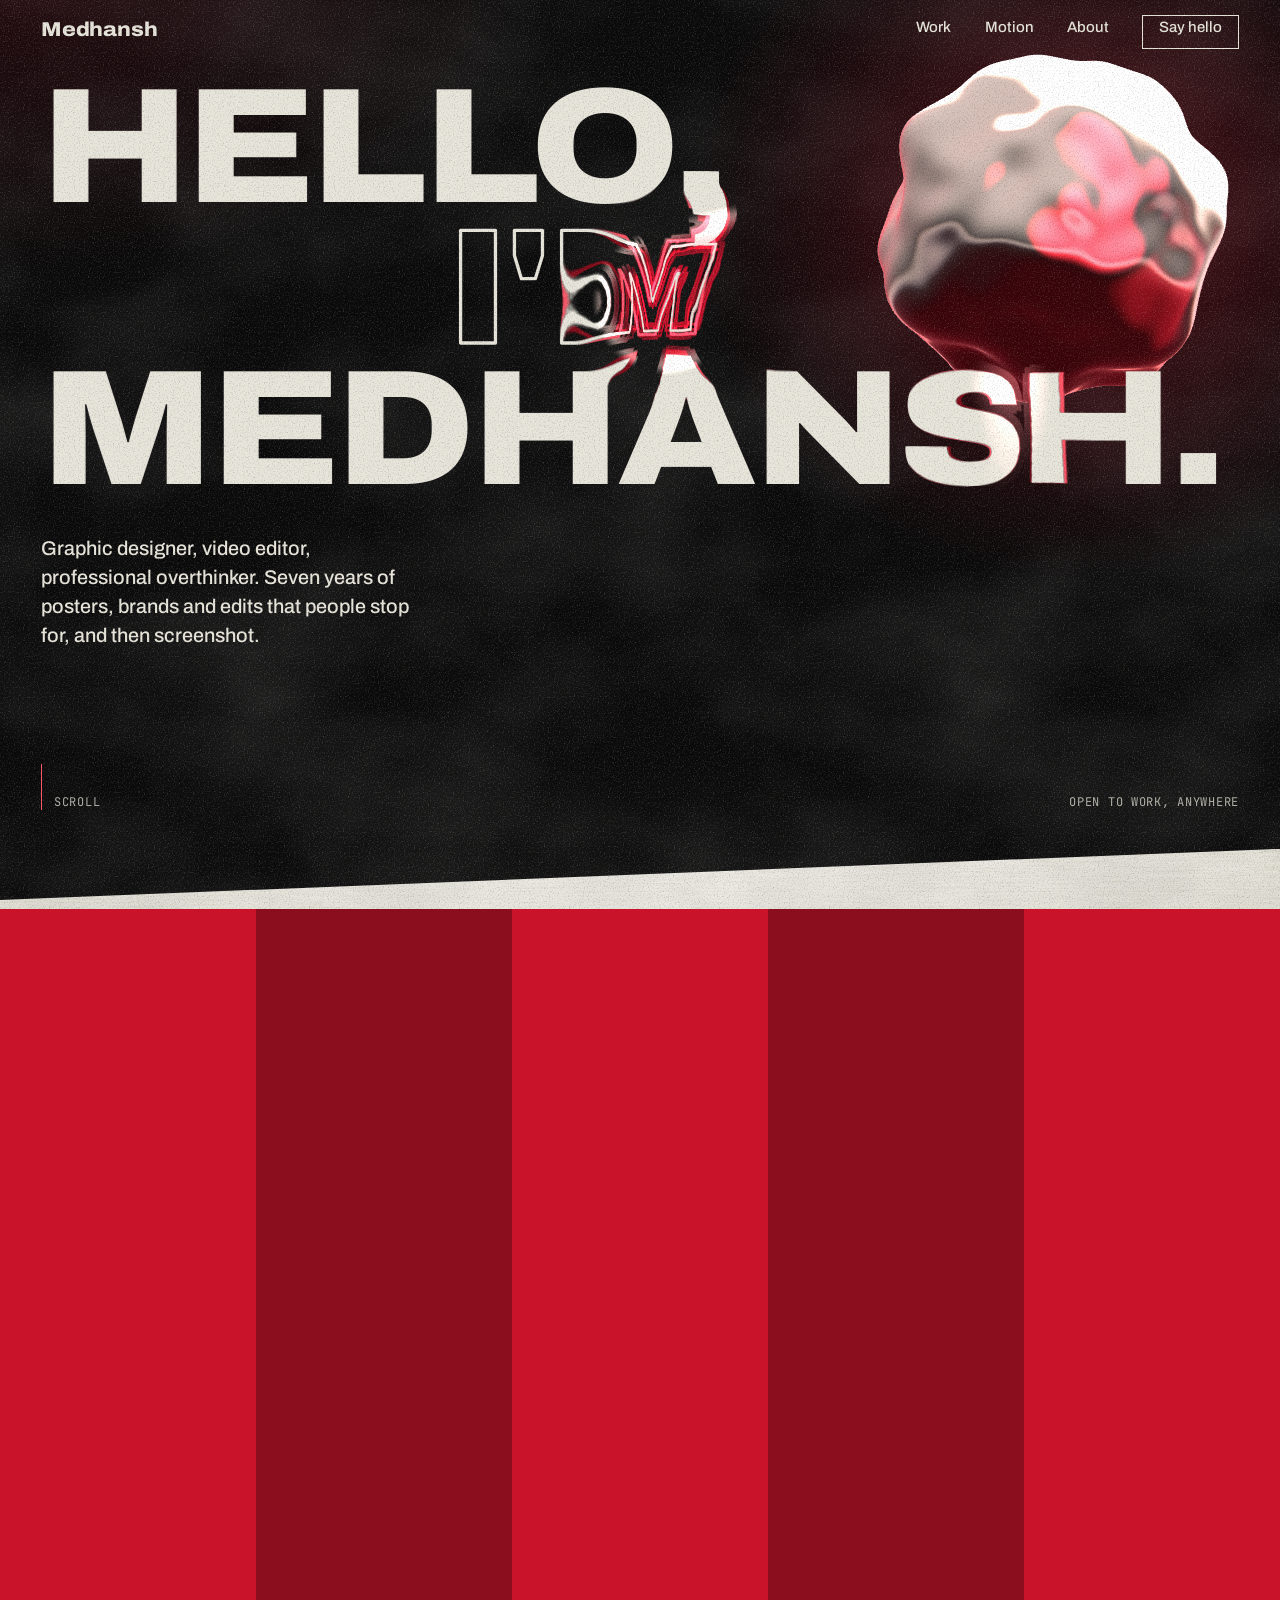
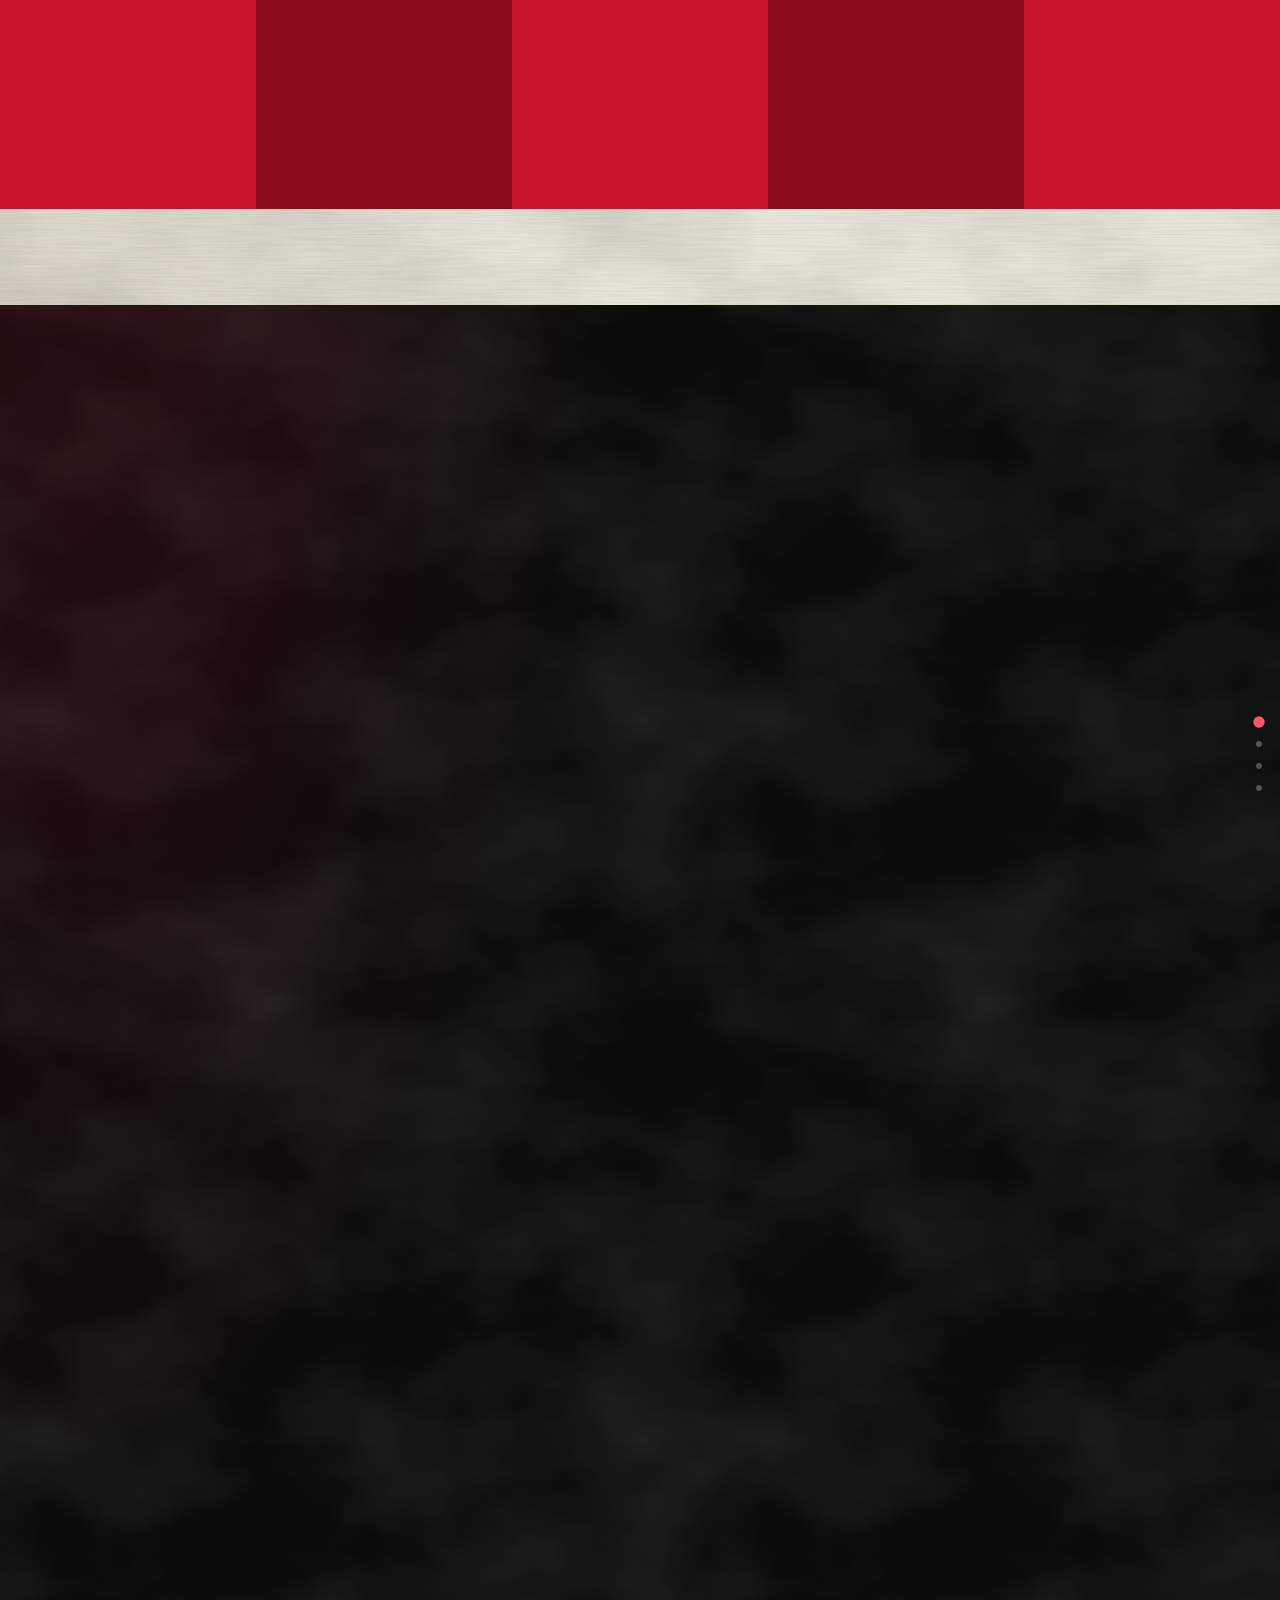
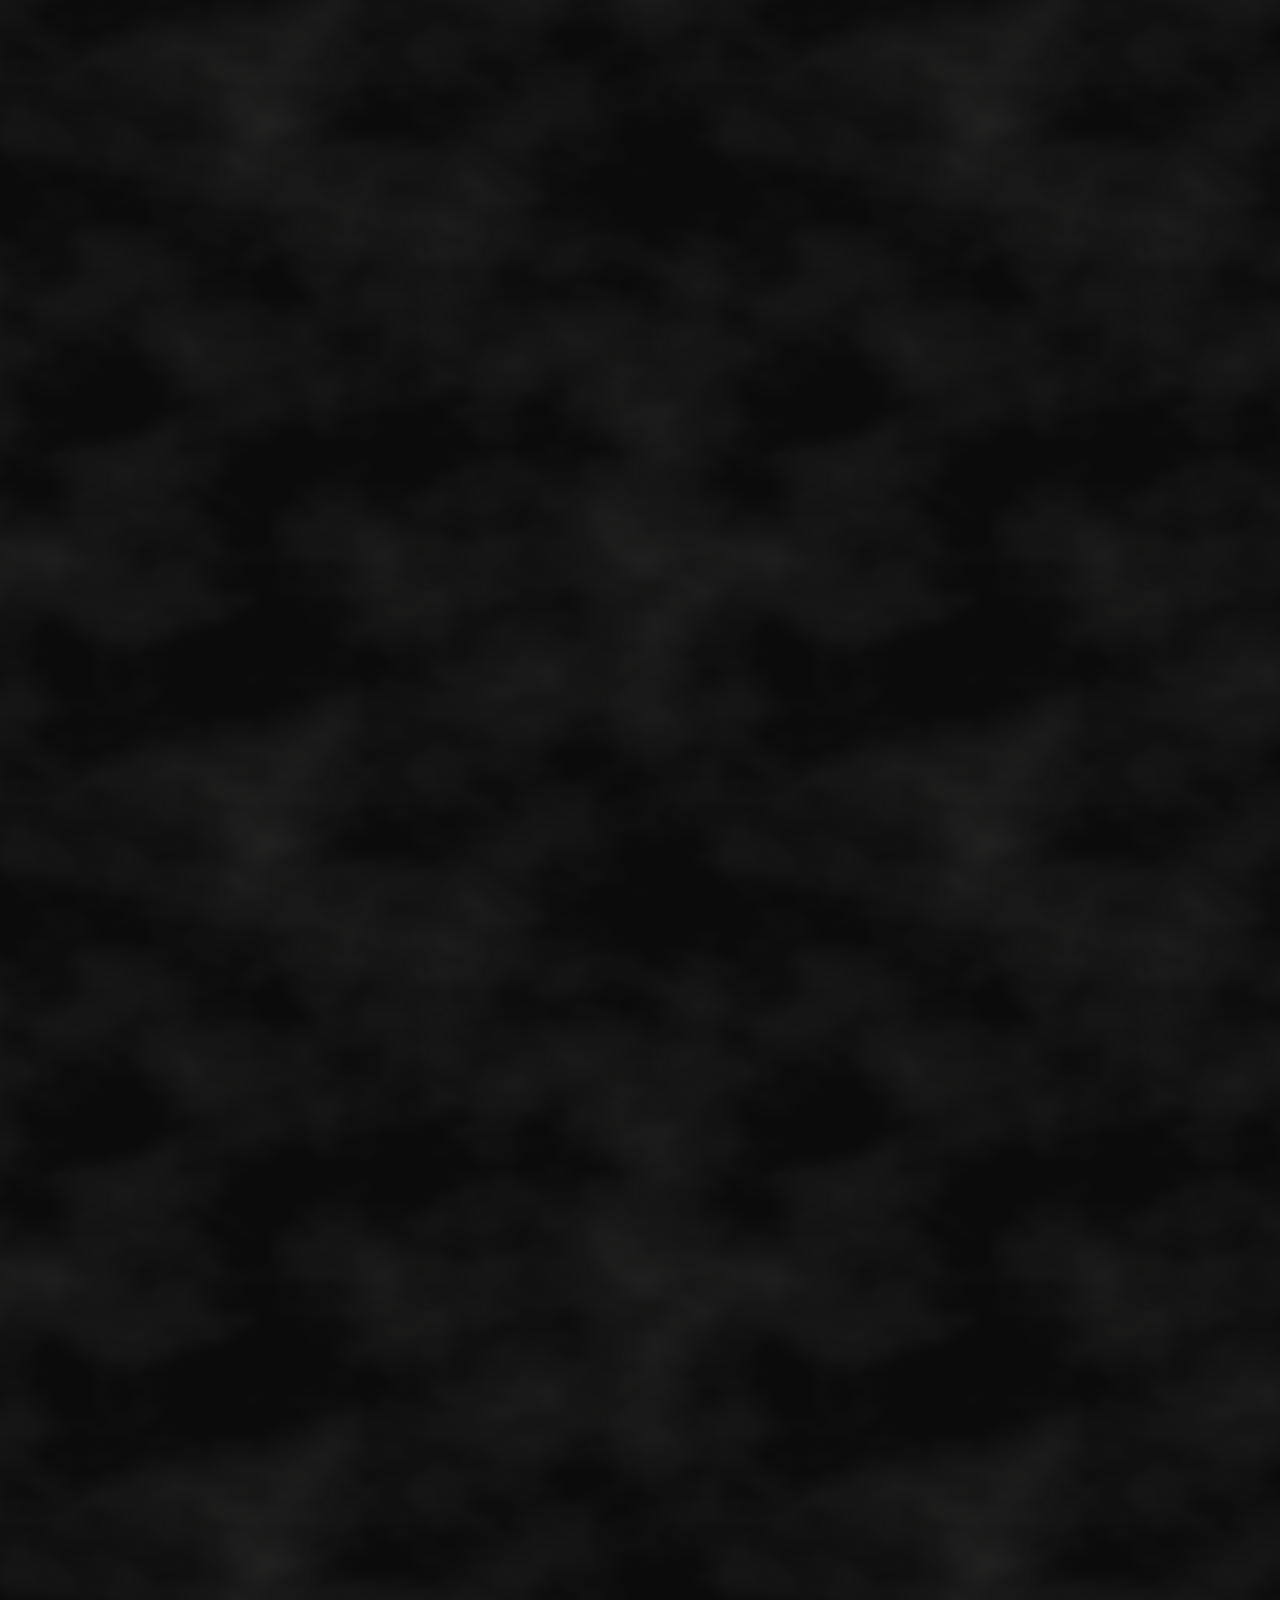
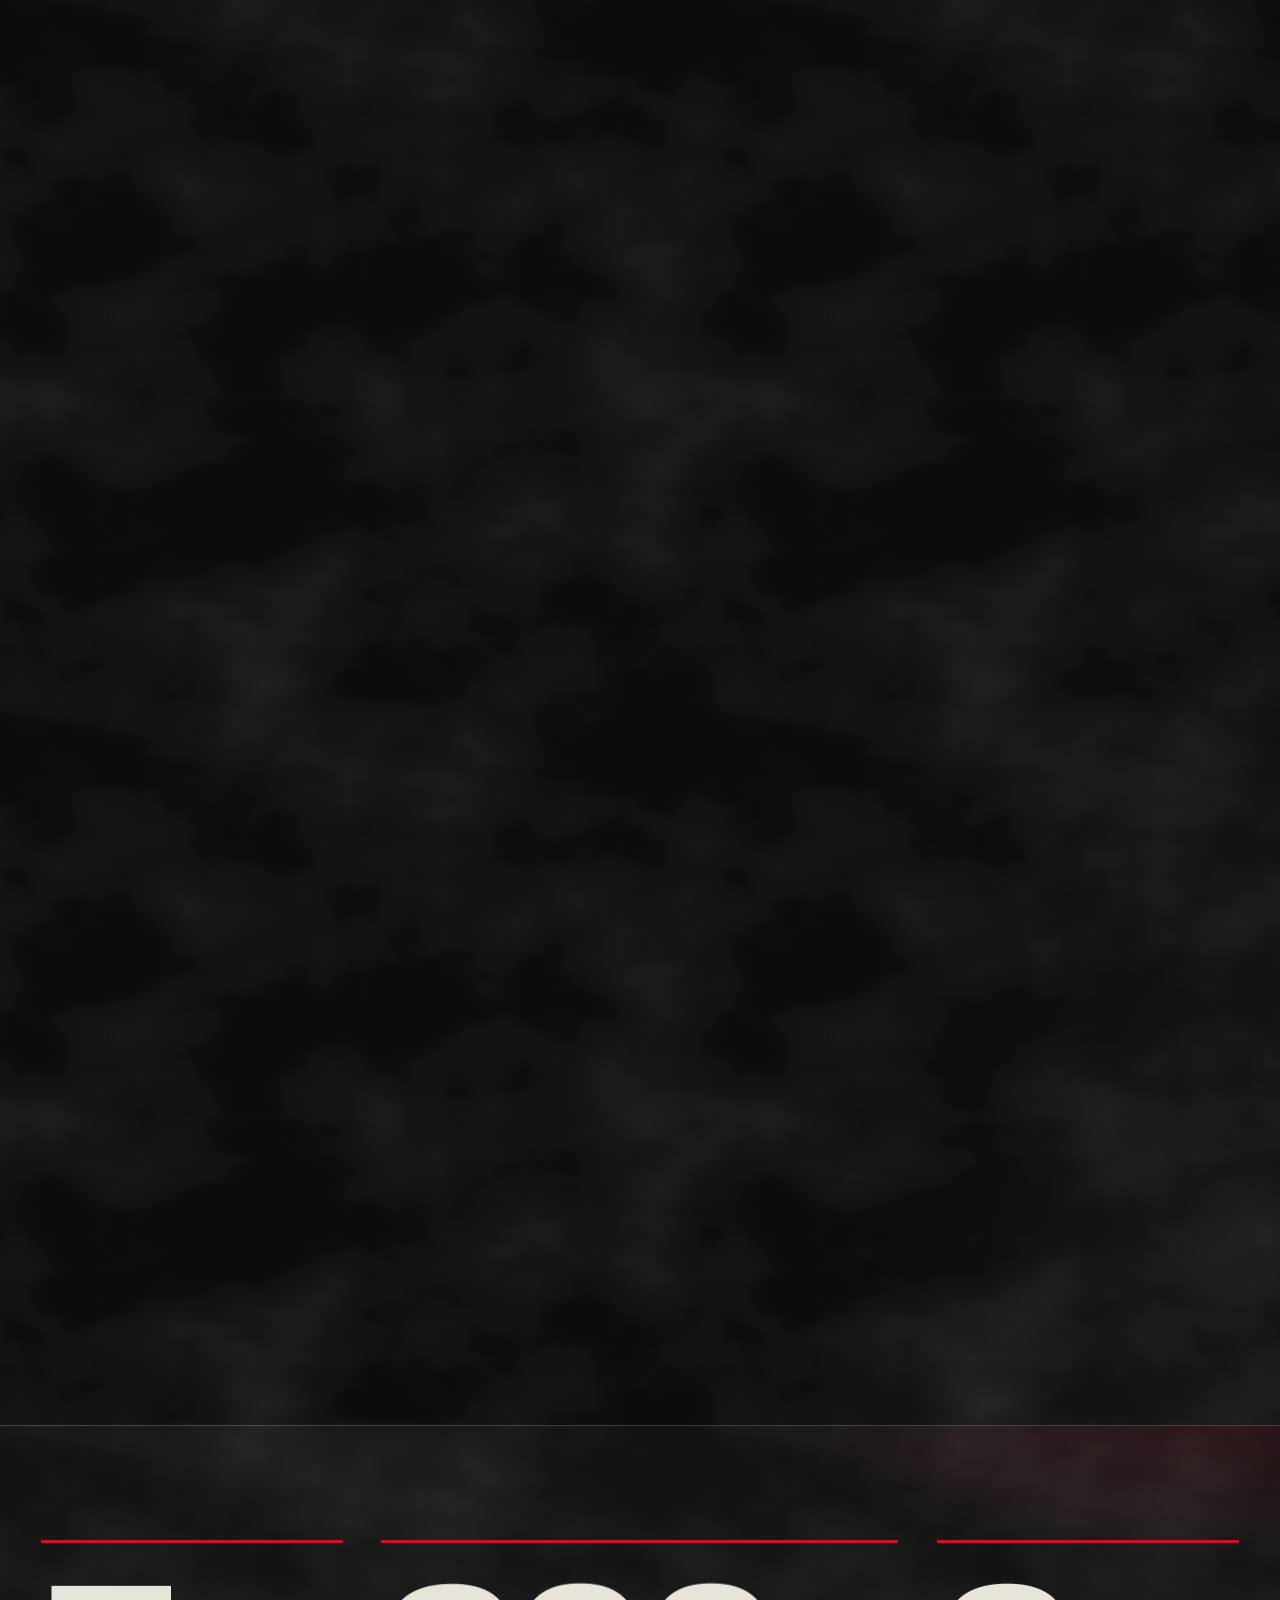
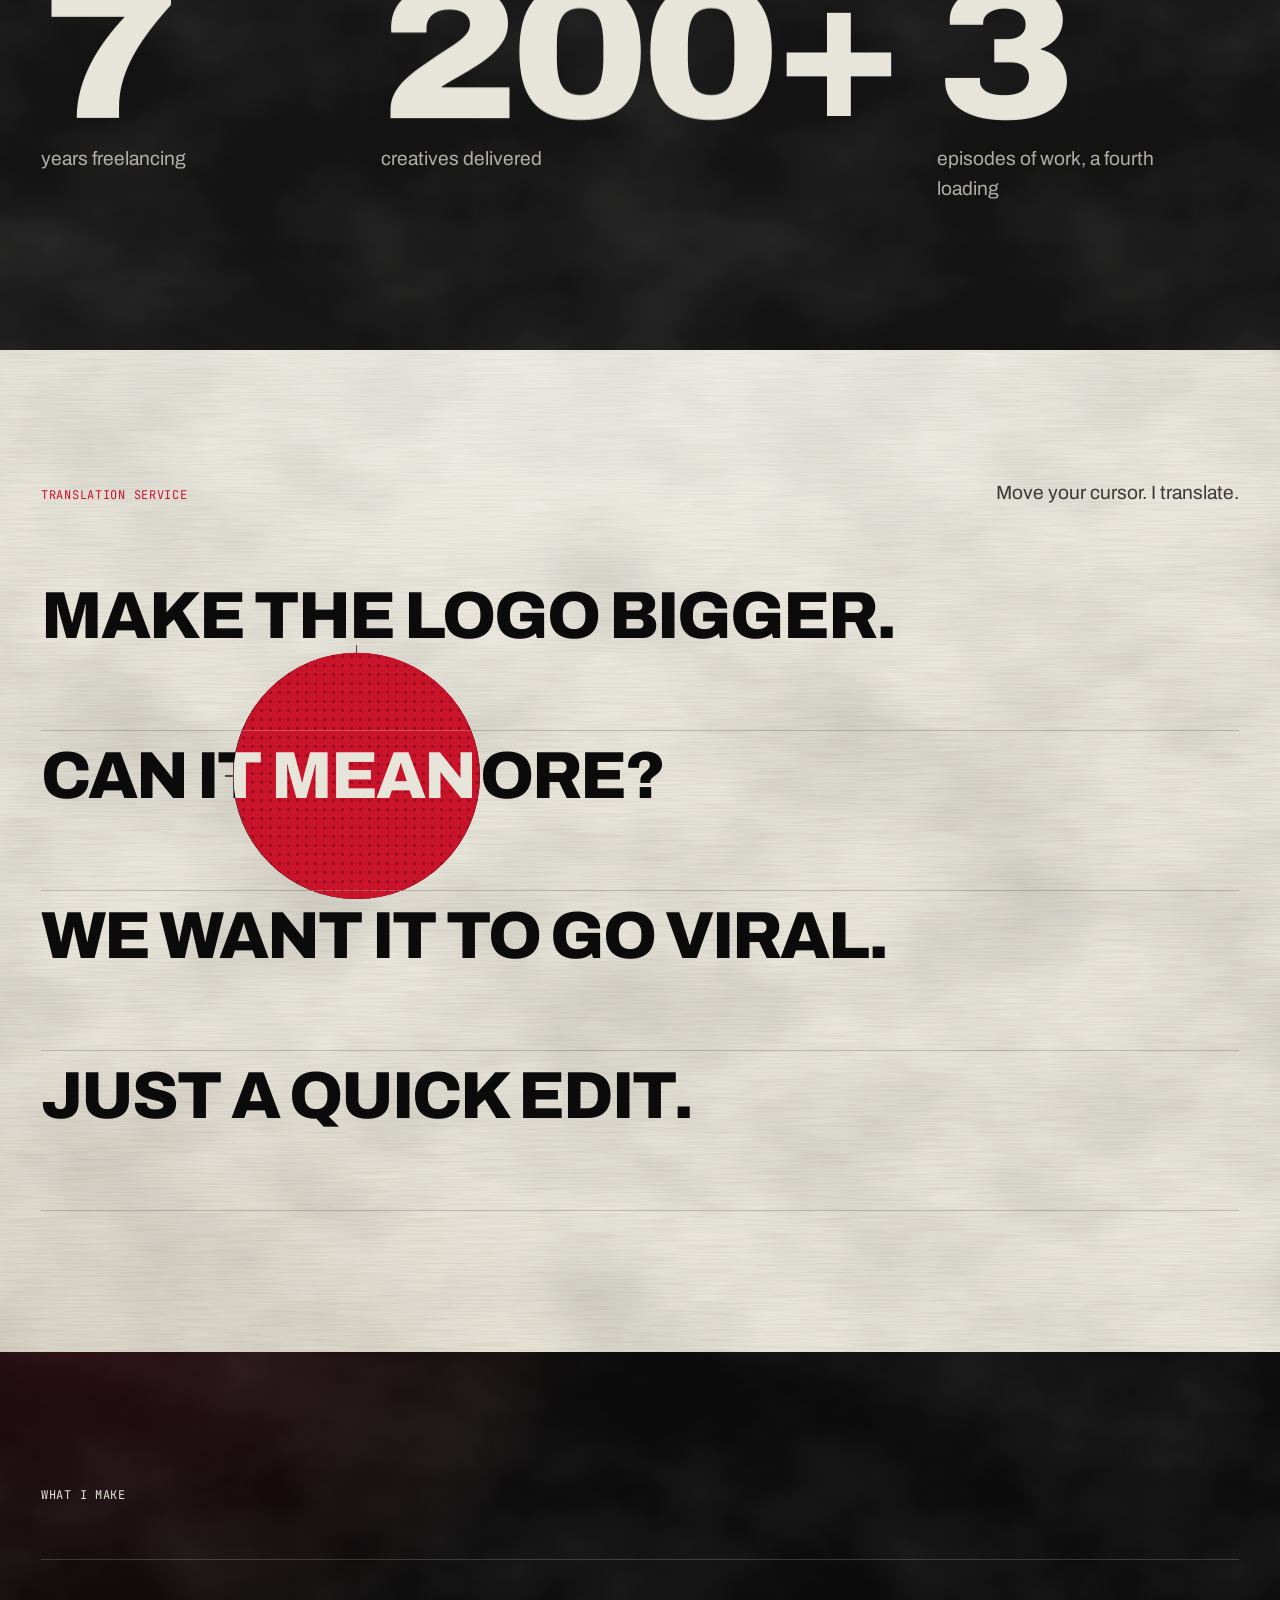
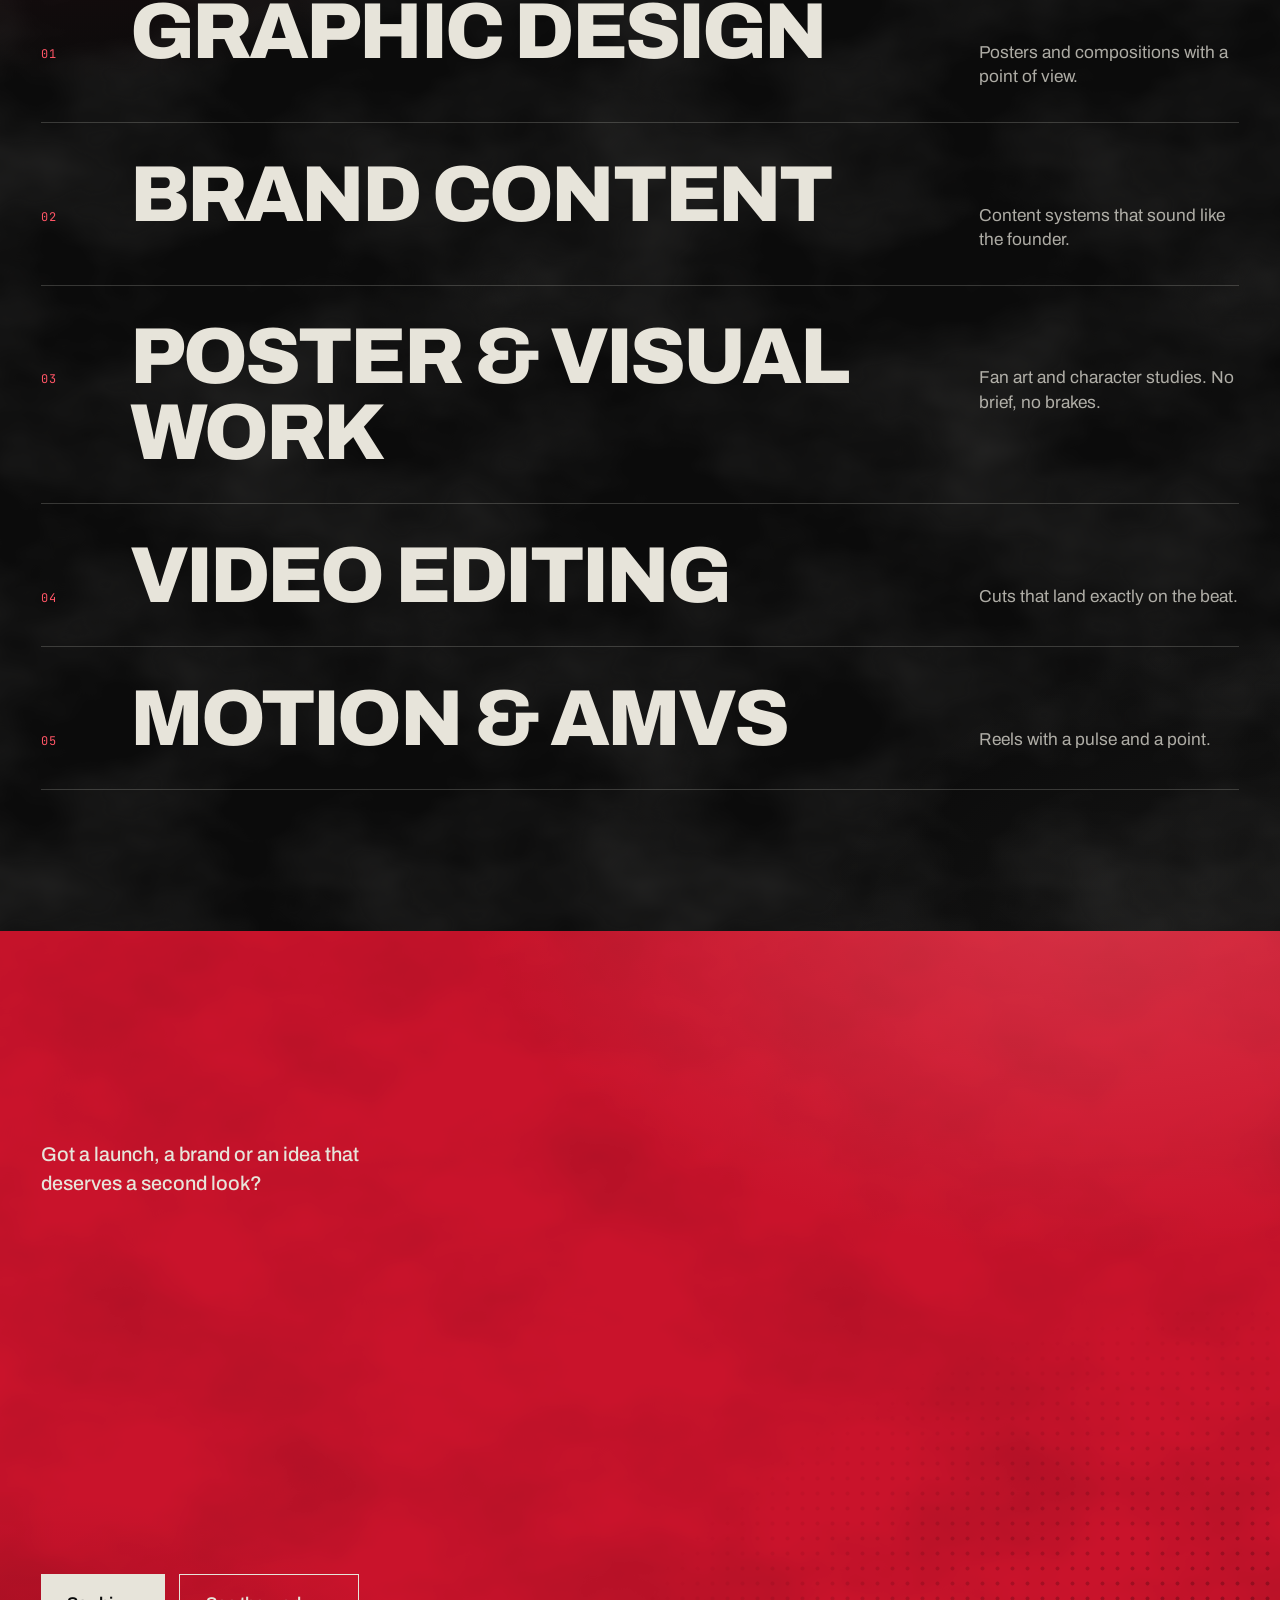
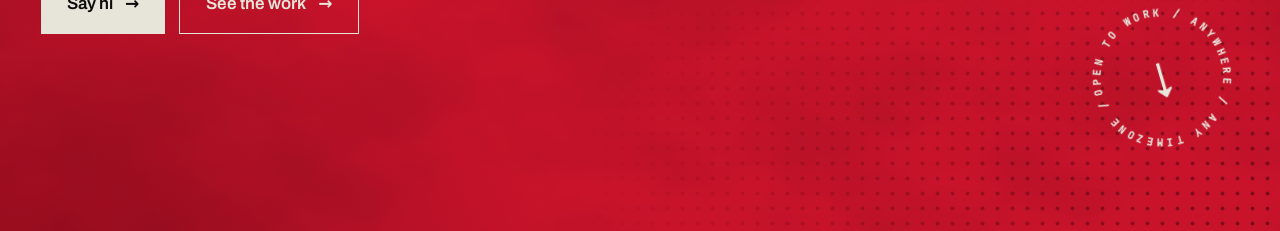
==== about.html @ f751fe8f "Add files via upload" ====
<!doctype html>
<html lang="en">
<head>
<meta charset="utf-8">
<meta name="viewport" content="width=device-width,initial-scale=1,viewport-fit=cover">
<title>About | Medhansh Tewary</title>
<meta name="description" content="Medhansh Tewary is a graphic designer and video editor who treats every frame like a small argument. Seven years, 200+ creatives, open to work worldwide.">
<meta name="theme-color" content="#0B0B0B">
<link rel="icon" href="data:image/svg+xml,%3Csvg xmlns='http://www.w3.org/2000/svg' viewBox='0 0 32 32'%3E%3Crect width='32' height='32' fill='%230B0B0B'/%3E%3Ccircle cx='16' cy='16' r='8' fill='%23C9132B'/%3E%3C/svg%3E">
<link rel="preload" href="fonts/archivo-latin-wdth-normal.woff2" as="font" type="font/woff2" crossorigin>
<link rel="stylesheet" href="style.css">
<link rel="stylesheet" href="about.css">
<script>
(function(){try{if(sessionStorage.getItem('mt-curtain')){document.documentElement.classList.add('curtain-in');setTimeout(function(){document.documentElement.classList.remove('curtain-in')},6000)}}catch(e){}})();
</script>
<script>setTimeout(function(){if(!window.__about){var c=document.documentElement.classList;c.add('nogl','calm');c.remove('curtain-in')}},4000)</script>
<script>window.va = window.va || function () { (window.vaq = window.vaq || []).push(arguments); };</script>
<script defer src="/_vercel/insights/script.js"></script>
</head>
<body class="about-page">
<a class="skip" href="#story">Skip to the story</a>
<div class="curtain" aria-hidden="true"><i></i><i></i><i></i><i></i><i></i></div>
<div class="grain" aria-hidden="true"></div>
<canvas id="gl" aria-hidden="true"></canvas>

<header class="nav">
  <a class="nav-logo" href="index.html" aria-label="Medhansh Tewary, back to the home page">Medhansh</a>
  <ul>
    <li><a class="lnk" href="index.html#work">Work</a></li>
    <li><a class="lnk" href="index.html#motion">Motion</a></li>
    <li><a class="lnk" href="about.html" aria-current="page">About</a></li>
    <li><a class="lnk hello" href="index.html#contact">Say hello</a></li>
  </ul>
  <button class="menu-btn" type="button" aria-expanded="false" aria-controls="menu">Menu</button>
</header>
<nav class="menu" id="menu" aria-label="Menu">
  <ul>
    <li><a href="index.html#work">Work</a></li>
    <li><a href="index.html#motion">Motion</a></li>
    <li><a href="about.html">About</a></li>
    <li><a href="index.html#contact">Contact</a></li>
  </ul>
  <div class="menu-foot"><a href="mailto:medhansh.editz7@gmail.com">medhansh.editz7@gmail.com</a><a href="https://instagram.com/medhansh_._editx" target="_blank" rel="noopener">@medhansh_._editx</a></div>
</nav>
<button class="menu-x" type="button">Close</button>
<div class="cur" aria-hidden="true"></div><div class="cur-ring" aria-hidden="true"><span></span></div>

<main>
<!-- HERO: liquid type -->
<section class="a-hero" id="top">
  <h1 class="lq" id="lq-hero" data-d="HELLO,|~I'M|MEDHANSH." data-m="HELLO,|~I'M|MEDH-|ANSH." data-offs="0,.34,0" data-offs-m="0,0,0,0" data-cap="230" aria-label="Hello, I'm Medhansh."><span class="vh">Hello, I'm Medhansh.</span></h1>
  <p class="a-lede">Graphic designer, video editor, professional overthinker. Seven years of posters, brands and edits that people stop for, and then screenshot.</p>
  <div class="a-cue" aria-hidden="true"><span><i></i>Scroll</span><span>Open to work, anywhere</span></div>
</section>

<!-- MANIFESTO -->
<section class="a-man bone tx-bone" aria-label="Manifesto">
  <span class="a-tag">Who I am</span>
  <p class="man-big" id="man-big">I'm a graphic designer who treats every frame like a small <b>argument.</b> It has to make its point <b>fast,</b> to someone who was not planning to listen.</p>
  <p class="man-small">Since 2019 I have delivered 200+ creatives for founders, brands and people with strong opinions about fonts. The tools keep changing. The question never does: what will make a stranger stop?</p>
</section>

<!-- STORY: sticky stage with four chapters -->
<section class="story tx-ink" id="story" aria-label="How I work">
  <div class="story-stage">
    <div class="rail" aria-hidden="true"><i></i><i></i><i></i><i></i></div>
    <div class="chap" data-i="0">
      <span class="chap-num" aria-hidden="true">01</span>
      <span class="chap-n">Context</span>
      <h2 class="chap-t">CON-<br>TEXT<br>FIRST.</h2>
      <p class="chap-p">Before I open a file I ask who is looking, where they are scrolling and what else is fighting for their thumb. A poster is never alone. It lives between a notification and an ad, so I design for that gap.</p>
    </div>
    <div class="chap r" data-i="1">
      <span class="chap-num" aria-hidden="true">02</span>
      <span class="chap-n">Form</span>
      <h2 class="chap-t">FORM IS<br>THE<br>STORY.</h2>
      <p class="chap-p">Type is a voice. Colour is a mood. A crop is an argument. I let the form say the thing, so the caption has less to do and the viewer has more to feel.</p>
    </div>
    <div class="chap" data-i="2">
      <span class="chap-num" aria-hidden="true">03</span>
      <span class="chap-n">Culture</span>
      <h2 class="chap-t">START<br>WITH<br>CULTURE.</h2>
      <p class="chap-p">Anime panels, football terraces, brutalist posters, a sandal on hot pavement. I collect what people already love and point it somewhere new. Templates are for people with time to be forgettable.</p>
    </div>
    <div class="chap r" data-i="3">
      <span class="chap-num" aria-hidden="true">04</span>
      <span class="chap-n">Craft</span>
      <h2 class="chap-t">EFFORT-<br>LESS.<br>ON PURPOSE.</h2>
      <p class="chap-p">The best edit looks like nobody touched it. Behind that sit hundreds of nudges, a lot of deleted ideas and one frame that finally sits still.</p>
    </div>
  </div>
</section>

<!-- NUMBERS -->
<section class="a-nums tx-ink2" aria-label="In numbers">
  <div class="num" data-to="7"><b class="num-v">7</b><span>years freelancing</span></div>
  <div class="num" data-to="200" data-plus="1"><b class="num-v">200+</b><span>creatives delivered</span></div>
  <div class="num" data-to="3"><b class="num-v">3</b><span>episodes of work, a fourth loading</span></div>
</section>

<!-- LENS: what they say / what I hear -->
<section class="a-lens bone tx-bone" id="lens" aria-label="What clients say and what I hear">
  <div class="lens-head"><span class="a-tag">Translation service</span><p class="lens-hint" id="lens-hint">Move your cursor. I translate.</p></div>
  <div class="lens-wrap" id="lens-wrap">
    <span class="lens-ring" aria-hidden="true"></span>
    <ul class="lens-list base">
      <li>Make the logo bigger.</li>
      <li>Can it pop more?</li>
      <li>We want it to go viral.</li>
      <li>Just a quick edit.</li>
    </ul>
    <ul class="lens-list top" aria-hidden="true">
      <li>Make me feel something.</li>
      <li>Can it mean more?</li>
      <li>We want to be remembered.</li>
      <li>Four hours and opinions.</li>
    </ul>
  </div>
</section>

<!-- WHAT I MAKE -->
<section class="a-disc tx-ink" aria-label="What I make">
  <span class="a-tag">What I make</span>
  <ul class="disc">
    <li data-img="assets/work/spider.jpg"><a href="index.html#work" data-ep="1" data-cursor="Open"><span class="d-n">01</span><span class="d-t">Graphic design</span><span class="d-d">Posters and compositions with a point of view.</span></a></li>
    <li data-img="assets/work/prada.jpg"><a href="index.html#work" data-ep="2" data-cursor="Open"><span class="d-n">02</span><span class="d-t">Brand content</span><span class="d-d">Content systems that sound like the founder.</span></a></li>
    <li data-img="assets/work/deadpool.jpg"><a href="index.html#work" data-ep="3" data-cursor="Open"><span class="d-n">03</span><span class="d-t">Poster &amp; visual work</span><span class="d-d">Fan art and character studies. No brief, no brakes.</span></a></li>
    <li data-img="https://i.ytimg.com/vi/5LyXYPwoi4c/hqdefault.jpg"><a href="index.html#motion" data-cursor="Watch"><span class="d-n">04</span><span class="d-t">Video editing</span><span class="d-d">Cuts that land exactly on the beat.</span></a></li>
    <li data-img="https://i.ytimg.com/vi/0C_xU065F44/hqdefault.jpg"><a href="index.html#motion" data-cursor="Watch"><span class="d-n">05</span><span class="d-t">Motion &amp; AMVs</span><span class="d-d">Reels with a pulse and a point.</span></a></li>
  </ul>
</section>

<!-- OUTRO -->
<section class="a-out tx-red" id="outro" aria-label="Say hi">
  <p class="a-lede out-lede">Got a launch, a brand or an idea that deserves a second look?</p>
  <h2 class="lq" id="lq-out" data-d="LET'S MAKE|THEM STOP." data-m="LET'S|MAKE|THEM|STOP." data-offs="0,0" data-offs-m="0,0,0,0" data-cap="330" aria-label="Let's make them stop."><span class="vh">Let's make them stop.</span></h2>
  <div class="badge" aria-hidden="true"><svg viewBox="0 0 200 200"><defs><path id="bc" d="M100,100 m-80,0 a80,80 0 1,1 160,0 a80,80 0 1,1 -160,0"/></defs><text><textPath href="#bc" textLength="494" lengthAdjust="spacing">Open to work / Anywhere / Any timezone / </textPath></text></svg><b>&darr;</b></div>
  <div class="out-cta">
    <a class="btn send" href="index.html#contact" data-mag>Say hi <span class="arr">&rarr;</span></a>
    <a class="btn line" href="index.html#work" data-mag>See the work <span class="arr">&rarr;</span></a>
  </div>
</section>
</main>

<div class="floater" aria-hidden="true"><div class="fl-img"></div></div>

<script src="vendor/gsap.min.js"></script>
<script src="vendor/ScrollTrigger.min.js"></script>
<script src="vendor/lenis.min.js"></script>
<script src="assets/orbit-data.js"></script>
<script src="fx.js"></script>
<script src="about.js"></script>
</body>
</html>
---- style.css ----
@font-face{font-family:"Archivo";src:url(fonts/archivo-latin-wdth-normal.woff2) format("woff2");font-weight:100 900;font-stretch:62% 125%;font-style:normal;font-display:swap}
@font-face{font-family:"Archivo";src:url(fonts/archivo-latin-wdth-italic.woff2) format("woff2");font-weight:100 900;font-stretch:62% 125%;font-style:italic;font-display:swap}
@font-face{font-family:"JetBrains Mono";src:url(fonts/jetbrains-mono-latin-400-normal.woff2) format("woff2");font-weight:400;font-display:swap}
@font-face{font-family:"JetBrains Mono";src:url(fonts/jetbrains-mono-latin-500-normal.woff2) format("woff2");font-weight:500;font-display:swap}

:root{
  --paper:#E7E4DA;--paper2:#F2F0E8;--ink:#0B0B0B;--ink2:#131313;
  --red:#C9132B;--red2:#FF5566;--redD:#8A0E1E;
  --mute:rgba(231,228,218,.74);--bmute:rgba(231,228,218,.74);--line:rgba(231,228,218,.2);--bline:rgba(231,228,218,.2);
  --navH:64px;--pad:clamp(18px,3.2vw,48px);--nameH:160px;
  --ease:cubic-bezier(.16,1,.3,1);
  --sans:"Archivo",system-ui,-apple-system,"Segoe UI",Roboto,sans-serif;--mono:"JetBrains Mono",ui-monospace,Menlo,monospace;

  /* texture tiles: soft clouds (printed matte), paper fibre, film grain */
  --tx-cloud:url("data:image/svg+xml;utf8,<svg xmlns='http://www.w3.org/2000/svg' width='720' height='720'><filter id='c' x='0' y='0' width='100%' height='100%'><feTurbulence type='fractalNoise' baseFrequency='.0055 .008' numOctaves='4' seed='7' stitchTiles='stitch'/><feColorMatrix values='0 0 0 0 .91  0 0 0 0 .89  0 0 0 0 .85  0 .17 0 0 -.058'/></filter><rect width='100%' height='100%' filter='url(%23c)'/></svg>");
  --tx-cloud-d:url("data:image/svg+xml;utf8,<svg xmlns='http://www.w3.org/2000/svg' width='720' height='720'><filter id='c' x='0' y='0' width='100%' height='100%'><feTurbulence type='fractalNoise' baseFrequency='.0055 .008' numOctaves='4' seed='11' stitchTiles='stitch'/><feColorMatrix values='0 0 0 0 0  0 0 0 0 0  0 0 0 0 0  0 .2 0 0 -.07'/></filter><rect width='100%' height='100%' filter='url(%23c)'/></svg>");
  --tx-fibre:url("data:image/svg+xml;utf8,<svg xmlns='http://www.w3.org/2000/svg' width='400' height='400'><filter id='f' x='0' y='0' width='100%' height='100%'><feTurbulence type='fractalNoise' baseFrequency='.018 .62' numOctaves='2' seed='3' stitchTiles='stitch'/><feColorMatrix values='0 0 0 0 .25  0 0 0 0 .2  0 0 0 0 .1  0 .24 0 0 -.09'/></filter><rect width='100%' height='100%' filter='url(%23f)'/></svg>");
  --tx-grain:url("data:image/svg+xml;utf8,<svg xmlns='http://www.w3.org/2000/svg' width='260' height='260'><filter id='n' x='0' y='0' width='100%' height='100%' color-interpolation-filters='sRGB'><feTurbulence type='fractalNoise' baseFrequency='.8' numOctaves='2' seed='5' stitchTiles='stitch' result='t'/><feColorMatrix in='t' type='matrix' values='0 0 0 0 1  0 0 0 0 1  0 0 0 0 1  1.1 1.1 1.1 0 -1.65' result='w'/><feColorMatrix in='t' type='matrix' values='0 0 0 0 0  0 0 0 0 0  0 0 0 0 0  -1.1 -1.1 -1.1 0 1.65' result='k'/><feMerge><feMergeNode in='k'/><feMergeNode in='w'/></feMerge></filter><rect width='100%' height='100%' filter='url(%23n)'/></svg>");
}
*,*::before,*::after{box-sizing:border-box}
html{-webkit-text-size-adjust:100%;overflow-x:clip;background:var(--ink);scrollbar-width:thin;scrollbar-color:var(--red) var(--ink)}
body{margin:0;background:var(--ink);color:var(--paper);font-family:var(--sans);font-size:18px;line-height:1.55;overflow-x:clip;-webkit-font-smoothing:antialiased;text-rendering:optimizeLegibility}
::-webkit-scrollbar{width:10px;height:10px}
::-webkit-scrollbar-track{background:var(--ink)}
::-webkit-scrollbar-thumb{background:var(--red)}
::selection{background:var(--red);color:#fff}
img{display:block;max-width:100%}
a{color:inherit}
button{font:inherit;color:inherit;background:none;border:0;padding:0;cursor:pointer}
:focus-visible{outline:2px solid var(--red2);outline-offset:3px}
.bone :focus-visible{outline-color:var(--red)}
.vh{position:absolute;width:1px;height:1px;overflow:hidden;clip:rect(0 0 0 0);white-space:nowrap}
.skip{position:fixed;left:12px;top:-60px;z-index:300;background:var(--paper);color:var(--ink);padding:10px 14px;text-decoration:none}
.skip:focus{top:12px}
.mono{font-family:var(--mono);font-size:12px;letter-spacing:.04em;text-transform:uppercase}

/* surfaces: black dominates, bone is an occasional break, red is the accent */
.bone{--mute:rgba(16,16,16,.74);--line:rgba(16,16,16,.2);background-color:var(--paper);color:var(--ink)}
.tx-ink,.hero,.motion{background-color:var(--ink);background-image:radial-gradient(60% 52% at 6% -8%,rgba(201,19,43,.17),transparent 70%),radial-gradient(55% 45% at 100% 106%,rgba(231,228,218,.055),transparent 70%),var(--tx-cloud)}
.tx-ink2,.state,.about,.contact{background-color:var(--ink2);background-image:radial-gradient(55% 48% at 96% -6%,rgba(201,19,43,.14),transparent 70%),radial-gradient(60% 50% at 0% 108%,rgba(231,228,218,.05),transparent 70%),var(--tx-cloud)}
.tx-bone,.work{background-color:var(--paper);background-image:radial-gradient(90% 70% at 50% -10%,rgba(255,255,255,.45),transparent 70%),radial-gradient(70% 60% at 0% 108%,rgba(110,84,50,.14),transparent 72%),var(--tx-fibre),var(--tx-cloud-d)}
.tx-red{background-color:var(--red);background-image:radial-gradient(70% 60% at 86% -6%,rgba(255,120,130,.32),transparent 70%),radial-gradient(65% 65% at 0% 108%,rgba(60,0,8,.42),transparent 70%),var(--tx-cloud-d)}

/* lenis */
html.lenis,html.lenis body{height:auto}
.lenis.lenis-smooth{scroll-behavior:auto!important}
.lenis.lenis-stopped{overflow:hidden}

/* film grain: sits over everything, blends both ways so black and bone both feel printed */
.grain{position:fixed;left:-10%;top:-10%;width:120%;height:120%;z-index:145;pointer-events:none;opacity:.22;background-image:var(--tx-grain);background-size:260px 260px;will-change:transform}
@media (hover:hover) and (prefers-reduced-motion:no-preference){.grain{animation:grain 1.1s steps(1) infinite}}
@keyframes grain{0%{transform:translate(0,0)}12%{transform:translate(-4%,-6%)}25%{transform:translate(3%,5%)}37%{transform:translate(-7%,2%)}50%{transform:translate(5%,-4%)}62%{transform:translate(-2%,7%)}75%{transform:translate(6%,3%)}87%{transform:translate(-5%,-2%)}}

/* progress bar and cursor spotlight (added by fx.js) */
.sp{position:fixed;left:0;top:0;height:3px;width:100%;background:var(--red);transform-origin:0 50%;transform:scaleX(0);z-index:146;pointer-events:none}
.spot{position:fixed;left:0;top:0;width:680px;height:680px;margin:-340px 0 0 -340px;border-radius:50%;pointer-events:none;z-index:57;background:radial-gradient(closest-side,rgba(255,86,102,.11),rgba(231,228,218,.04) 46%,transparent 72%);opacity:0;transition:opacity .7s;will-change:transform}
.cur-on .spot{opacity:1}
.trail{position:fixed;left:0;top:0;width:100%;height:100%;pointer-events:none;z-index:99}

/* loader */
.loader{display:none;position:fixed;inset:0;z-index:200;background:var(--ink);color:var(--paper);overflow:hidden}
.loader::before{content:"";position:absolute;inset:0;background:radial-gradient(60% 55% at 50% 50%,rgba(201,19,43,.16),transparent 70%),var(--tx-cloud)}
.loading .loader{display:block}
html.loading{overflow:hidden}
.ld-line{position:absolute;background:var(--paper);opacity:.5}
.ld-h{left:0;right:0;top:50%;height:1px}.ld-v{top:0;bottom:0;left:50%;width:1px}
.ld-dial{position:absolute;left:50%;top:50%;width:min(64vmin,540px);aspect-ratio:1;margin:calc(min(64vmin,540px)/-2) 0 0 calc(min(64vmin,540px)/-2);border:1px solid var(--paper);border-radius:50%;background:var(--ink);overflow:hidden}
.ld-dial::before{content:"";position:absolute;inset:9%;border:1px solid var(--paper);border-radius:50%;opacity:.35}
.ld-sweep{position:absolute;inset:0;border-radius:50%;background:conic-gradient(from 0deg,rgba(201,19,43,0) 0deg,rgba(201,19,43,0) 250deg,rgba(255,85,102,.42) 360deg);will-change:transform}
.ld-num{position:absolute;inset:0;display:grid;place-items:center;font-size:min(46vmin,380px);font-weight:800;font-stretch:125%;line-height:1;letter-spacing:-.03em;font-variant-numeric:tabular-nums}
.ld-count{position:absolute;left:var(--pad);bottom:var(--pad);font-size:13px}
.ld-name{position:absolute;right:var(--pad);bottom:var(--pad);font-size:13px}
.ld-red{position:absolute;left:50%;top:50%;width:40px;height:40px;margin:-20px 0 0 -20px;border-radius:50%;background:var(--red);transform:scale(0);will-change:transform}
.ld-lift{position:absolute;inset:0;background:var(--red);transform:translateY(101%);will-change:transform}

/* nav */
.nav{position:fixed;z-index:50;left:0;right:0;top:0;height:var(--navH);padding:0 var(--pad);display:flex;align-items:center;justify-content:space-between;color:#fff;mix-blend-mode:difference;pointer-events:none}
.nav>*{pointer-events:auto}
.nav-logo{font-weight:800;font-stretch:112%;font-size:20px;letter-spacing:-.01em;text-decoration:none}
.nav ul{display:flex;gap:clamp(18px,2.6vw,40px);list-style:none;margin:0;padding:0;align-items:center}
.nav a.lnk{font-size:15px;text-decoration:none;position:relative;font-weight:500}
.nav a.lnk::after{content:"";position:absolute;left:0;right:0;bottom:-3px;height:1px;background:currentColor;transform:scaleX(0);transform-origin:left;transition:transform .5s var(--ease)}
.nav a.lnk:hover::after{transform:scaleX(1)}
.nav .hello{border:1px solid currentColor;padding:8px 16px}
.nav .menu-btn{display:none;font-weight:600;font-size:15px;padding:10px 0}
.menu{position:fixed;inset:0;z-index:55;background-color:var(--ink);background-image:radial-gradient(60% 45% at 100% 0%,rgba(201,19,43,.22),transparent 70%),var(--tx-cloud);color:var(--paper);padding:calc(var(--navH) + 18px) var(--pad) var(--pad);display:none;flex-direction:column;justify-content:space-between;clip-path:inset(0 0 100% 0)}
.menu.on{display:flex}
.menu ul{list-style:none;margin:0;padding:0;counter-reset:mi}
.menu li{overflow:hidden}
.menu ul a{display:block;font-size:clamp(46px,13vw,120px);font-weight:800;font-stretch:112%;line-height:1.02;text-decoration:none;letter-spacing:-.02em;padding:4px 0;transition:color .3s,translate .5s var(--ease)}
.menu ul a::before{counter-increment:mi;content:"0" counter(mi);font:400 13px/1 var(--mono);letter-spacing:.06em;color:var(--red2);vertical-align:top;margin-right:14px;position:relative;top:.9em}
.menu ul a:hover{color:var(--red2);translate:10px 0}
.menu-foot a{text-decoration:none;overflow-wrap:anywhere}
.menu-foot{display:flex;flex-direction:column;gap:6px;font-size:17px;color:var(--bmute)}
.menu-x{position:fixed;z-index:56;right:var(--pad);top:calc(var(--navH)/2 - 14px);color:var(--paper);font-weight:600;font-size:15px;display:none}
.menu.on~.menu-x{display:block}

/* cursor */
.cur,.cur-ring{position:fixed;left:0;top:0;pointer-events:none;z-index:100;opacity:0}
.cur-on .cur,.cur-on .cur-ring{opacity:1}
.has-cursor,.has-cursor a,.has-cursor button,.has-cursor [data-cursor]{cursor:none}
.has-cursor input,.has-cursor textarea{cursor:text}
.cur{width:8px;height:8px;margin:-4px 0 0 -4px;border-radius:50%;background:var(--red2)}
.cur-ring{width:44px;height:44px;margin:-22px 0 0 -22px;border-radius:50%;border:1.5px solid var(--red2);display:grid;place-items:center;font-family:var(--mono);font-size:11px;text-transform:uppercase;letter-spacing:.05em;color:#fff;transition:background .3s,border-color .3s}
.cur-ring::after{content:"";position:absolute;inset:0;border-radius:50%;background:rgba(255,85,102,.16);transform:scale(0);transition:transform .5s var(--ease)}
.cur-ring.big::after{transform:scale(2.3)}
.cur-ring span{opacity:0;transition:opacity .2s;position:relative;z-index:1}
.cur-ring.lbl{background:var(--red);border-color:var(--red)}
.cur-ring.lbl span{opacity:1}

/* generic */
.sec{position:relative;overflow:clip}
.wrap{padding-left:var(--pad);padding-right:var(--pad)}
.btn{display:inline-flex;align-items:center;gap:12px;background:var(--paper);color:var(--ink);padding:16px 26px;text-decoration:none;font-weight:600;font-size:17px;white-space:nowrap;position:relative;isolation:isolate;overflow:hidden;transition:color .35s,border-color .35s,background .35s}
.btn::before{content:"";position:absolute;inset:0;background:var(--red);transform:scaleY(0);transform-origin:50% 100%;transition:transform .5s var(--ease);z-index:-1}
.btn:hover{color:#fff}
.btn:hover::before{transform:scaleY(1)}
.btn.line{background:transparent;color:inherit;border:1.5px solid currentColor}
.btn.line:hover{border-color:var(--red);color:#fff}
.bone .btn{background:var(--ink);color:var(--paper)}
.bone .btn:hover{color:#fff}
.bone .btn.line{background:transparent;color:var(--ink)}
.bone .btn.line:hover{color:#fff}
.btn:active{transform:translateY(1px) scale(.985)}
.arr{display:inline-block;transition:transform .5s var(--ease)}.btn:hover .arr{transform:translateX(5px)}

/* roll text (wrapped by fx.js) */
.rt{display:inline-block;position:relative;overflow:hidden;vertical-align:top;line-height:1.25;padding-bottom:.06em;margin-bottom:-.06em}
.rt>i{display:block;font-style:normal;transition:transform .6s var(--ease)}
.rt>i+i{position:absolute;left:0;top:100%;white-space:nowrap}
@media (hover:hover){a:hover>.rt>i,button:hover>.rt>i{transform:translateY(-100%)}}

/* stickers */
.stk{position:absolute;left:var(--x);top:var(--y);width:var(--w);height:auto;transform:rotate(var(--r,0deg));filter:drop-shadow(0 3px 3px rgba(0,0,0,.45));pointer-events:none;z-index:3;will-change:transform;user-select:none;-webkit-user-drag:none;animation:bob 7s ease-in-out infinite}
.stk:nth-of-type(2n){animation-duration:9s;animation-delay:-3s}
.stk:nth-of-type(3n){animation-duration:8s;animation-delay:-5s}
@keyframes bob{0%,100%{translate:0 0}50%{translate:0 -9px}}
@media (prefers-reduced-motion:reduce){.stk{animation:none}}
@media (max-width:899px){.stk{left:var(--xm,var(--x));top:var(--ym,var(--y));width:var(--wm,var(--w))}.stk.dsk{display:none}}

/* tape */
.tp{position:relative}
.tp::before{content:"";position:absolute;left:50%;top:-12px;width:84px;height:24px;margin-left:-42px;background:rgba(201,19,43,.88);box-shadow:0 1px 2px rgba(0,0,0,.3);transform:rotate(-3deg);z-index:2;pointer-events:none;mask:linear-gradient(90deg,transparent 0,#000 3%,#000 97%,transparent 100%);-webkit-mask:linear-gradient(90deg,transparent 0,#000 3%,#000 97%,transparent 100%)}
.tp.t2::before{left:12%;top:-8px;transform:rotate(-38deg);width:70px}
.tp.t3::before{left:auto;right:-14px;top:14px;transform:rotate(52deg);width:70px}

/* hero */
.hero{position:relative;overflow:clip;padding-top:calc(var(--navH) + 6px);padding-bottom:clamp(28px,4vw,56px)}
.name{margin:0;display:flex;justify-content:space-between;align-items:flex-end;padding:0 var(--pad);font-weight:850;font-stretch:125%;font-size:120px;line-height:.9;letter-spacing:-.02em;text-transform:uppercase;white-space:nowrap}
.nm-m{display:inline-block;overflow:hidden;padding:.03em 0 .02em}
.nm-w{display:inline-flex}
.nm-l{display:inline-block;will-change:transform}
.hero-row{display:flex;align-items:center;justify-content:space-between;gap:24px;padding:clamp(14px,2vw,26px) var(--pad) 0}
.hero-lede{margin:0;max-width:38ch;font-size:clamp(17px,1.5vw,22px);line-height:1.4;font-weight:500}
.proofs{--n:5;--h:max(240px,min(calc(100dvh - var(--navH) - var(--nameH) - 170px),calc((100vw - 2*var(--pad))*.36)));position:relative;display:flex;justify-content:center;align-items:center;height:var(--h);margin-top:clamp(26px,3.4vw,52px);padding:0 var(--pad)}
.pf{position:relative;flex:0 0 auto;height:var(--h);width:calc(var(--h)*.8);margin:0;box-shadow:0 22px 40px -16px rgba(0,0,0,.9),0 0 0 1px rgba(231,228,218,.1);transform:perspective(1100px) rotate(var(--r)) rotateX(var(--rx,0deg)) rotateY(var(--ry,0deg));background:var(--ink2);transition:transform .6s var(--ease),box-shadow .6s}
.pf:not(:first-child){margin-left:min(0px,calc((100vw - 2*var(--pad) - var(--n)*var(--h)*.8)/(var(--n) - 1)))}
.pf img{width:100%;height:100%;object-fit:cover}
.pf:hover{transform:perspective(1100px) rotate(0deg) translateY(-14px) scale(1.04) rotateX(var(--rx,0deg)) rotateY(var(--ry,0deg));z-index:5;box-shadow:0 34px 50px -18px rgba(0,0,0,.95),0 0 0 1px rgba(255,85,102,.5)}
.pf::after,.gi::after{content:"";position:absolute;inset:0;pointer-events:none;background:radial-gradient(circle at var(--gx,50%) var(--gy,50%),rgba(255,255,255,.26),transparent 55%);opacity:0;transition:opacity .4s}
.pf:hover::after,.gi:hover::after{opacity:1}

/* statement */
.state{padding:clamp(80px,13vw,200px) var(--pad)}
.state p{margin:0;max-width:22ch;font-size:clamp(34px,6.4vw,104px);font-weight:760;font-stretch:108%;line-height:1.02;letter-spacing:-.025em}
.state .w{display:inline-block;opacity:.16}
.state em{font-style:italic;font-stretch:84%;font-weight:700;color:var(--red2)}

/* highlighter underline for key phrases */
.hl{background-image:linear-gradient(var(--red),var(--red));background-repeat:no-repeat;background-position:0 94%;background-size:var(--ul,0%) .09em;-webkit-box-decoration-break:clone;box-decoration-break:clone}
.state em.hl,.ab-copy em.hl{background-image:linear-gradient(var(--red2),var(--red2))}

/* work */
.work{position:relative}
.work-pin{position:relative;height:100dvh;overflow:hidden}
.work-track{display:flex;align-items:center;height:100%;gap:7vw;padding:0 9vw 0 var(--pad);width:max-content;will-change:transform}
.w-intro{position:relative;flex:0 0 auto;width:min(44vw,600px)}
.w-intro h2{margin:0;font-size:clamp(64px,9vw,150px);font-weight:850;font-stretch:125%;line-height:.86;letter-spacing:-.03em;text-transform:uppercase}
.w-intro p{margin:22px 0 0;max-width:32ch;color:var(--mute);font-size:19px}
.ep-panel{flex:0 0 auto;width:min(82vw,1180px);display:grid;grid-template-columns:.9fr 1.1fr;gap:clamp(24px,3.4vw,56px);align-items:center;position:relative}
.ep-meta{display:flex;flex-direction:column;gap:16px;align-items:flex-start}
.ep-n{font-style:italic;font-weight:700;font-stretch:80%;font-size:clamp(30px,3.4vw,54px);color:var(--red);line-height:1}
.ep-t{margin:0;font-size:clamp(40px,4.6vw,80px);font-weight:850;font-stretch:122%;line-height:.9;letter-spacing:-.03em;text-transform:uppercase}
.ep-d{margin:0;max-width:34ch;color:var(--mute);font-size:19px}
.ep-tags{font-family:var(--mono);font-size:12px;letter-spacing:.04em;text-transform:uppercase;color:var(--mute)}
.fan{position:relative;height:min(66dvh,640px)}
.fan .fi{position:absolute;overflow:hidden;margin:0;height:76%;aspect-ratio:4/5;box-shadow:0 18px 34px -14px rgba(16,16,16,.6);background:var(--paper2);transition:transform .7s var(--ease),translate .8s var(--ease);translate:calc(var(--px,0)*var(--k,12)*1px) calc(var(--py,0)*var(--k,12)*.7px)}
.fan .fi img{width:100%;height:100%;object-fit:cover}
.fi.a{left:0;top:10%;transform:rotate(-6deg);--k:-20}
.fi.b{left:24%;top:0;transform:rotate(2deg);z-index:2;--k:10}
.fi.c{left:48%;top:12%;transform:rotate(7deg);z-index:1;--k:26}
.ep-panel:hover .fi.a{transform:rotate(-9deg) translate(-12px,-6px)}
.ep-panel:hover .fi.b{transform:rotate(1deg) translateY(-14px)}
.ep-panel:hover .fi.c{transform:rotate(10deg) translate(12px,-4px)}
.ep-hit{position:absolute;inset:-10px;z-index:6;cursor:pointer}
.ep-next{flex:0 0 auto;width:min(34vw,440px)}
.ep-next h3{margin:0 0 14px;font-size:clamp(34px,4vw,64px);font-weight:850;font-stretch:122%;line-height:.92;letter-spacing:-.02em;text-transform:uppercase}
.ep-next p{margin:0;color:var(--mute);max-width:28ch}
.ep-next .ep-n{display:block;margin-bottom:14px}
.work-bar{position:absolute;left:var(--pad);right:var(--pad);bottom:28px;height:2px;background:rgba(16,16,16,.12);z-index:4}
.work-bar i{display:block;height:100%;background:var(--red);transform:scaleX(0);transform-origin:left}

/* dark block */
.dark{position:relative;color:var(--paper);overflow:clip}
.dark .mute{color:var(--bmute)}

/* motion */
.motion{padding:clamp(90px,12vw,170px) var(--pad) clamp(80px,10vw,150px)}
.m-big{margin:0;font-size:clamp(60px,17vw,300px);font-weight:850;font-stretch:125%;line-height:.82;letter-spacing:-.04em;text-transform:uppercase;white-space:nowrap}
.fit{display:block;overflow:hidden;padding:.05em 0 .03em}
.fit-in{display:inline-block;white-space:nowrap;will-change:transform}
.pl{display:inline-block}
.m-sub{margin:clamp(18px,2.4vw,34px) 0 0;max-width:44ch;font-size:clamp(18px,1.6vw,23px);color:var(--bmute);font-weight:450}
.m-grid{display:flex;align-items:flex-end;gap:clamp(14px,2vw,32px);margin-top:clamp(40px,6vw,90px)}
.mc{position:relative;background:#000;flex:1 1 0;min-width:0}
.mc .box{position:relative;overflow:hidden;background:#0b0b0b center/cover no-repeat;box-shadow:0 0 0 1px rgba(231,228,218,.1);transition:box-shadow .5s}
.mc:hover .box{box-shadow:0 0 0 1px var(--red2),0 24px 50px -20px rgba(0,0,0,.75)}
.mc.v{flex:0 0 clamp(150px,19%,280px)}
.mc .box.h{aspect-ratio:16/9}.mc .box.p{aspect-ratio:9/16}
.mc iframe{position:absolute;inset:-1px;width:calc(100% + 2px);height:calc(100% + 2px);border:0;pointer-events:none;opacity:.01;transition:opacity .7s var(--ease)}
.mc .box.vplaying iframe{opacity:1}
.mc .vchip{position:absolute;left:12px;bottom:12px;z-index:1;pointer-events:none;display:flex;align-items:center;gap:8px;padding:8px 12px 8px 10px;background:rgba(11,11,11,.82);color:var(--paper);font-family:var(--mono);font-size:11px;letter-spacing:.06em;text-transform:uppercase;opacity:0;transform:translateY(6px);transition:opacity .4s,transform .5s var(--ease)}
.mc .vchip::before{content:"";width:0;height:0;border-left:8px solid var(--red2);border-top:5px solid transparent;border-bottom:5px solid transparent}
.mc .box.vstuck .vchip{opacity:1;transform:none}
.mc .hit{position:absolute;inset:0;z-index:2}
.mc figcaption{display:flex;justify-content:space-between;gap:12px;padding:14px 2px 0;font-size:17px;font-weight:600}
.mc figcaption span{font-family:var(--mono);font-weight:400;font-size:12px;letter-spacing:.04em;text-transform:uppercase;color:var(--bmute);padding-top:3px}
.m-all{margin-top:clamp(36px,5vw,70px)}

/* about */
.about{padding:clamp(70px,10vw,150px) var(--pad) clamp(90px,12vw,180px);display:grid;grid-template-columns:1.25fr .75fr;gap:clamp(34px,6vw,110px);align-items:start}
.ab-copy{margin:0;font-size:clamp(34px,5.2vw,86px);font-weight:760;font-stretch:108%;line-height:1.03;letter-spacing:-.025em}
.ab-copy .w{display:inline-block;opacity:.2}
.ab-copy em{font-style:italic;font-stretch:84%;font-weight:700;color:var(--red2)}
.ab-cta{margin-top:clamp(28px,4vw,56px)}
.facts{margin:0;padding:0;list-style:none;display:grid;gap:0}
.facts li{position:relative;display:grid;grid-template-columns:8.5em 1fr;gap:16px;padding:20px 0;border-top:1px solid var(--bline);font-size:18px}
.facts li::before{content:"";position:absolute;left:0;top:-1px;height:1px;width:100%;background:var(--red2);transform:scaleX(0);transform-origin:left;transition:transform .8s var(--ease)}
.facts li:hover::before{transform:scaleX(1)}
.facts li:last-child{border-bottom:1px solid var(--bline)}
.facts b{font-family:var(--mono);font-weight:400;font-size:12px;letter-spacing:.04em;text-transform:uppercase;color:var(--bmute);padding-top:5px}

/* tbc */
.tbc{position:relative;overflow:hidden;padding:clamp(30px,5vw,70px) 0;border-top:1px solid var(--bline);border-bottom:1px solid var(--bline);background-color:var(--ink);background-image:radial-gradient(60% 120% at 50% 50%,rgba(201,19,43,.12),transparent 70%),var(--tx-cloud)}
.tbc-track{display:flex;width:max-content;will-change:transform}
.tbc-i{flex:0 0 auto;margin-right:clamp(120px,22vw,380px)}
.tbc-i img{height:clamp(120px,18vw,260px);width:auto}

/* contact */
.contact{padding:clamp(80px,11vw,170px) var(--pad) clamp(56px,7vw,100px)}
.c-big{margin:0;font-size:clamp(68px,16vw,270px);font-weight:850;font-stretch:125%;line-height:.82;letter-spacing:-.04em;text-transform:uppercase}
.c-grid{display:grid;grid-template-columns:.8fr 1.2fr;gap:clamp(34px,6vw,110px);margin-top:clamp(40px,6vw,90px)}
.c-copy p{margin:0 0 26px;max-width:30ch;font-size:clamp(19px,1.7vw,24px);color:var(--bmute)}
.c-links{display:grid;gap:10px;font-size:clamp(18px,1.6vw,22px)}
.c-links a{text-decoration:none;border-bottom:1.5px solid var(--bline);padding-bottom:6px;width:fit-content;max-width:100%;overflow-wrap:anywhere;transition:border-color .3s}
.c-links a:hover{border-color:var(--red2)}
form{display:grid;gap:22px}
.fld{display:grid;gap:8px;position:relative}
.fld::after{content:"";position:absolute;left:0;right:0;bottom:0;height:2px;background:var(--red2);transform:scaleX(0);transform-origin:left;transition:transform .6s var(--ease)}
.fld:focus-within::after{transform:scaleX(1)}
.fld label{font-family:var(--mono);font-size:12px;letter-spacing:.04em;text-transform:uppercase;color:var(--bmute);transition:color .3s}
.fld:focus-within label{color:var(--red2)}
.fld input,.fld textarea{width:100%;background:transparent;color:var(--paper);border:0;border-bottom:1.5px solid rgba(231,228,218,.5);padding:10px 0 12px;font:inherit;font-size:20px;border-radius:0;outline:none;transition:border-color .3s}
.fld textarea{resize:vertical;min-height:120px}
.fld input::placeholder,.fld textarea::placeholder{color:rgba(231,228,218,.68)}
.form-foot{display:flex;align-items:center;gap:20px;flex-wrap:wrap}
.btn.send{background:var(--red);color:#fff}
.btn.send::before{background:var(--ink)}
.btn.send:hover{color:#fff}
.btn.send[disabled]{opacity:.6;pointer-events:none}
.status{font-size:17px;color:var(--bmute);min-height:1.5em}

/* ep overlay */
.ep{position:fixed;inset:0;z-index:70;background-color:var(--ink);background-image:radial-gradient(55% 40% at 100% 0%,rgba(201,19,43,.16),transparent 70%),var(--tx-cloud);color:var(--paper);overflow-y:auto;overscroll-behavior:contain;display:none;visibility:hidden}
.ep.on{display:block;visibility:visible}
.ep-top{position:sticky;top:0;z-index:3;display:flex;justify-content:space-between;align-items:center;padding:0 var(--pad);height:var(--navH);background:rgba(11,11,11,.9);backdrop-filter:blur(8px);-webkit-backdrop-filter:blur(8px);border-bottom:1px solid var(--bline)}
.ep-top .x{font-weight:600;font-size:16px;display:inline-flex;gap:10px;align-items:center}
.ep-top .nx{font-size:15px;font-weight:500;color:var(--bmute)}
.ep-head{padding:clamp(30px,5vw,70px) var(--pad) clamp(20px,3vw,40px);display:grid;grid-template-columns:1.2fr .8fr;gap:30px;align-items:end}
.ep-head h2{margin:0;font-size:clamp(48px,9.5vw,170px);font-weight:850;font-stretch:122%;line-height:.86;letter-spacing:-.035em;text-transform:uppercase}
.ep-head .ep-n{display:block;margin-bottom:14px;color:var(--red2)}
.ep-head p{margin:0;max-width:34ch;color:var(--bmute);font-size:19px}
.gal{columns:3;column-gap:clamp(12px,1.6vw,26px);padding:clamp(20px,3vw,40px) var(--pad) clamp(70px,9vw,130px)}
.gi{opacity:0;transform:perspective(1000px) translateY(36px) rotateX(var(--rx,0deg)) rotateY(var(--ry,0deg));transition:opacity .8s var(--ease),transform .9s var(--ease);break-inside:avoid;margin:0 0 clamp(12px,1.6vw,26px);position:relative;background:var(--ink2);cursor:pointer;overflow:hidden}
.gi.in{opacity:1;transform:perspective(1000px) rotateX(var(--rx,0deg)) rotateY(var(--ry,0deg));transition:opacity .8s var(--ease),transform .45s var(--ease)}
.gi img{width:100%;height:auto;transition:transform .9s var(--ease),opacity .5s,clip-path 1.2s var(--ease);clip-path:inset(0 0 100% 0)}
.gi.in img{clip-path:inset(0 0 0 0)}
.gi:hover img{transform:scale(1.035)}
.gi.sk{min-height:160px;aspect-ratio:4/5;background:linear-gradient(100deg,#141414 30%,#262626 50%,#141414 70%) 0 0/300% 100%;animation:sh 1.4s linear infinite}
@keyframes sh{to{background-position:-300% 0}}
.gi.er{display:none}

/* lightbox */
.lb{position:fixed;inset:0;z-index:80;background:rgba(10,10,10,.94);display:none;align-items:center;justify-content:center;padding:clamp(54px,6vw,76px) clamp(12px,4vw,60px) clamp(46px,5vw,60px);color:var(--paper)}
.lb.on{display:flex}
.lb-stage{width:100%;height:100%;display:grid;grid-template-columns:minmax(0,1fr);grid-template-rows:minmax(0,1fr);place-items:center;min-height:0}
.lb-stage img{max-width:100%;max-height:100%;width:auto;height:auto;object-fit:contain}
.lb-stage .vid{position:relative;width:min(100%,calc((100dvh - 150px)*16/9));aspect-ratio:16/9}
.lb-stage .vid.p{width:min(100%,calc((100dvh - 150px)*9/16));aspect-ratio:9/16}
.lb-stage iframe{position:absolute;inset:0;width:100%;height:100%;border:0}
.lb-x{position:absolute;right:clamp(14px,3vw,36px);top:16px;font-weight:600;font-size:16px;padding:8px 0}
.lb-n{position:absolute;bottom:14px;left:50%;transform:translateX(-50%);display:flex;gap:26px;font-size:15px}
.lb-n button,.lb-n a{padding:6px 2px;font-weight:500;color:var(--bmute);text-decoration:none}
.lb-n button:hover,.lb-n a:hover{color:var(--red2)}

/* responsive */
@media (max-width:899px){
  body{font-size:17px}
  .nav ul{display:none}.nav .menu-btn{display:block}
  .name{flex-direction:column;align-items:flex-start;font-size:56px}
  .hero-row{flex-direction:column;align-items:flex-start;gap:18px}
  .hero-lede{font-size:18px}
  .proofs{--n:3;--h:calc((100vw - 2*var(--pad))*.58);margin-top:34px}
  .pf.hm{display:none}
  .pf.hm + .pf{margin-left:0}
    .state{padding:70px var(--pad)}
  .state p{font-size:clamp(32px,9vw,52px)}
  .work-pin{height:auto;overflow:visible}
  .work-track{display:block;width:auto;height:auto;padding:70px var(--pad) 40px}
  .w-intro{width:auto;margin-bottom:60px}
  .w-intro h2{font-size:clamp(56px,17vw,120px)}
  .w-intro p{font-size:18px}
  .ep-panel{display:block;width:auto;margin-bottom:84px}
  .fan{height:auto;aspect-ratio:1/1.02;margin-bottom:30px}
  .fan .fi{height:78%}
  .fi.a{left:0}.fi.b{left:25%}.fi.c{left:48%}
  .ep-t{font-size:clamp(46px,14vw,90px)}
  .ep-d{font-size:18px}
  .ep-next{width:auto;margin-bottom:30px}
  .work-bar{display:none}
  .m-grid{flex-direction:column;align-items:stretch}
  .mc.v{flex:0 0 auto;width:62%;align-self:center}
  .m-sub{font-size:18px}
  .about{grid-template-columns:1fr;gap:42px}
  .ab-copy{font-size:clamp(32px,9.4vw,56px)}
  .facts li{grid-template-columns:1fr;gap:4px;font-size:18px}
  .c-grid{grid-template-columns:1fr}
  .c-copy p{font-size:20px}
  .ep-head{grid-template-columns:1fr}
  .ep-head p{font-size:18px}
  .gal{columns:2}
  .tbc-i img{height:110px}
  .tbc-i{margin-right:36vw}
  .btn{font-size:17px}
}
@media (min-width:900px) and (max-width:1199px){.gal{columns:3}}
@media (hover:none),(pointer:coarse){.cur,.cur-ring,.spot,.trail{display:none!important}.has-cursor,.has-cursor *{cursor:auto!important}}
@media (prefers-reduced-motion:reduce) and (min-width:900px){.work-pin{height:auto;overflow-x:auto;padding:90px 0}.work-track{height:auto}}
@media (prefers-reduced-motion:reduce){.gi{opacity:1;transform:none}
  .gi img{clip-path:none}
  .state .w,.ab-copy .w,.facts li{opacity:1}
  .hl{--ul:100%}
  *{scroll-behavior:auto!important}
}

/* page curtain: five strips, shared by both pages */
.curtain{position:fixed;inset:0;z-index:160;display:flex;pointer-events:none}
.curtain i{flex:1;background:var(--red);transform:translateY(101%);will-change:transform;margin-right:-1px}
.curtain i:nth-child(even){background:var(--redD)}
html.curtain-in .curtain i{transform:none}
.curtain.cover i{transform:none;transition:transform .5s cubic-bezier(.76,0,.24,1)}
.curtain.cover i:nth-child(2){transition-delay:.05s}.curtain.cover i:nth-child(3){transition-delay:.1s}.curtain.cover i:nth-child(4){transition-delay:.15s}.curtain.cover i:nth-child(5){transition-delay:.2s}
.curtain.leave i{transform:translateY(-101%)!important;transition:transform .7s cubic-bezier(.76,0,.24,1)}
.curtain.leave i:nth-child(2){transition-delay:.05s}.curtain.leave i:nth-child(3){transition-delay:.1s}.curtain.leave i:nth-child(4){transition-delay:.15s}.curtain.leave i:nth-child(5){transition-delay:.2s}
@media (prefers-reduced-motion:reduce){.curtain{display:none}}

/* the cursor takes on the colour of the surface under it */
html[data-surface=bone] .cur{background:var(--red)}
html[data-surface=bone] .cur-ring{border-color:var(--red)}
html[data-surface=red] .cur{background:var(--paper)}
html[data-surface=red] .cur-ring{border-color:var(--paper)}
html[data-surface=red] .cur-ring.lbl{background:var(--paper);color:var(--ink)}
---- about.css ----
/* About page: a black world with one red accent, 3D in front of giant type */
:root{--a-pad:clamp(18px,3.2vw,48px)}
.about-page{background:var(--ink);color:var(--paper)}

#gl{position:fixed;inset:0;width:100%;height:100%;z-index:1;pointer-events:none;display:block}
.nogl #gl{display:none}
.about-page main{position:relative}
.about-page .nav{mix-blend-mode:normal;color:var(--paper)}
.about-page .nav .hello{border-color:var(--paper)}

.a-tag{display:inline-block;font-family:var(--mono);font-size:12px;letter-spacing:.06em;text-transform:uppercase}
.a-lede{margin:0;max-width:34ch;font-size:clamp(18px,1.55vw,23px);line-height:1.45;font-weight:500}

/* liquid type shell. The HTML text is hidden, WebGL draws the letters */
.lq{margin:0;position:relative;font-weight:850;text-transform:uppercase;line-height:.88;letter-spacing:-.02em}
/* plain text by default; WebGL hides it only once it is actually drawing */
.lq{font-size:clamp(54px,15vw,230px)}
.lq .vh{position:static;width:auto;height:auto;clip:auto;overflow:visible;white-space:normal}
.nogl .lq{height:auto!important;font-size:clamp(46px,12.2vw,190px)}
.gl-on .lq .vh{position:absolute;width:1px;height:1px;overflow:hidden;clip:rect(0 0 0 0);white-space:nowrap}

/* hero */
.a-hero{position:relative;min-height:100dvh;padding:calc(var(--navH) + 10px) var(--a-pad) clamp(28px,4vw,56px);display:flex;flex-direction:column;justify-content:flex-start;background-color:var(--ink);background-image:radial-gradient(42% 56% at 84% 24%,rgba(201,19,43,.34),transparent 72%),radial-gradient(60% 50% at 0% -4%,rgba(201,19,43,.14),transparent 70%),radial-gradient(60% 40% at 50% 112%,rgba(231,228,218,.06),transparent 70%),var(--tx-cloud)}
.a-hero .lq{width:100%}
.a-hero .a-lede{position:relative;z-index:3;margin-top:clamp(22px,3vw,44px);max-width:34ch}
.a-cue{display:none}
@media (min-width:900px) and (min-height:720px){
  .a-cue{display:flex;position:absolute;left:var(--a-pad);right:var(--a-pad);bottom:clamp(72px,7vw,110px);justify-content:space-between;align-items:flex-end;z-index:3;font:400 12px/1.4 var(--mono);letter-spacing:.06em;text-transform:uppercase;color:var(--bmute)}
  .a-cue span{display:flex;align-items:flex-end;gap:12px}
  .a-cue i{display:block;width:1px;height:46px;background:linear-gradient(var(--red2) 50%,transparent 50%) 0 0/1px 200%;animation:cue 1.6s linear infinite}
}
@keyframes cue{to{background-position:0 -100%}}

/* manifesto: bone paper sheet slides over the 3D */
.a-man{position:relative;z-index:2;padding:clamp(90px,13vw,200px) var(--a-pad) clamp(90px,12vw,190px);clip-path:polygon(0 clamp(24px,4vw,64px),100% 0,100% 100%,0 100%);margin-top:calc(clamp(24px,4vw,64px)*-1)}
.a-man .a-tag{position:absolute;left:var(--a-pad);top:clamp(120px,15vw,230px);color:var(--red)}
.man-big{margin:0;text-indent:clamp(110px,22vw,420px);font-size:clamp(34px,6.2vw,108px);font-weight:820;line-height:.98;letter-spacing:-.03em;text-transform:uppercase}
.man-big .w{display:inline-block;opacity:.14;text-indent:0}
.man-big b{font-weight:820;color:var(--red)}
.man-big b.hl{background-image:linear-gradient(var(--ink),var(--ink));background-position:0 100%;background-size:var(--ul,0%) .075em}
.man-small{margin:clamp(40px,6vw,90px) 0 0 auto;max-width:40ch;font-size:clamp(18px,1.5vw,22px);line-height:1.5;color:rgba(16,16,16,.8);transform:rotate(-1.2deg)}

/* story */
.story{position:relative}
.chap{padding:60px var(--a-pad);display:flex;flex-direction:column;justify-content:center;gap:clamp(18px,2.4vw,34px);z-index:3;position:relative}
.anim:not(.calm) .story{height:480vh}
.anim:not(.calm) .story-stage{position:sticky;top:0;height:100dvh;overflow:hidden;z-index:3}
.anim:not(.calm) .chap{position:absolute;inset:0;padding:calc(var(--navH) + 20px) var(--a-pad) 40px;opacity:0;visibility:hidden}
.chap.r{align-items:flex-end;text-align:right}
.chap-n{font-family:var(--mono);font-size:12px;letter-spacing:.06em;text-transform:uppercase;color:var(--red2)}
.chap-t{margin:0;font-size:clamp(52px,10.6vw,184px);font-weight:850;line-height:.86;letter-spacing:-.035em;text-transform:uppercase}
.chap-p{margin:0;max-width:36ch;font-size:clamp(18px,1.55vw,23px);line-height:1.5;color:var(--paper)}
.chap-num{position:absolute;left:calc(var(--a-pad) - 1vw);top:50%;transform:translateY(-52%);font-size:clamp(230px,42vw,680px);font-weight:850;font-stretch:125%;line-height:.8;letter-spacing:-.06em;color:transparent;-webkit-text-stroke:1.5px rgba(231,228,218,.17);pointer-events:none;z-index:-1;user-select:none}
.chap.r .chap-num{left:auto;right:calc(var(--a-pad) - 1vw)}
.rail{position:absolute;right:calc(var(--a-pad)*.45);top:50%;transform:translateY(-50%);display:flex;flex-direction:column;gap:16px;z-index:4;pointer-events:none}
.rail i{display:block;width:6px;height:6px;border-radius:50%;background:rgba(231,228,218,.32);transition:background .4s,transform .5s var(--ease)}
.rail i.on{background:var(--red2);transform:scale(1.9)}
.calm .chap-num,.calm .rail{display:none}

/* numbers */
.a-nums{position:relative;z-index:2;display:grid;grid-template-columns:repeat(3,1fr);gap:clamp(18px,3vw,44px);padding:clamp(70px,9vw,140px) var(--a-pad);border-top:1px solid var(--bline);perspective:900px}
.num{position:relative;display:flex;flex-direction:column;gap:10px;padding:clamp(18px,2.4vw,34px) 0;border-top:1px solid var(--bline);transform-style:preserve-3d;will-change:transform}
.num::before{content:"";position:absolute;left:0;top:-2px;height:3px;width:100%;background:var(--red);transform:scaleX(var(--bar,0));transform-origin:left}
.calm .num{--bar:1}
.num-v{display:flex;font-size:clamp(84px,15vw,250px);font-weight:850;font-stretch:112%;line-height:.82;letter-spacing:-.04em;color:var(--paper);font-variant-numeric:tabular-nums}
.dg{display:block;height:.84em;overflow:hidden}
.dg-s{display:block;will-change:transform}
.dg-s s{display:block;height:.84em;line-height:.84;text-decoration:none}
.num>span{font-size:clamp(17px,1.5vw,22px);color:var(--bmute);max-width:20ch}

/* lens */
.a-lens{position:relative;z-index:2;padding:clamp(80px,10vw,150px) var(--a-pad) clamp(90px,11vw,170px);overflow:hidden;cursor:crosshair}
.a-lens .a-tag{color:var(--red)}
.lens-head{display:flex;justify-content:space-between;align-items:baseline;gap:20px;margin-bottom:clamp(34px,5vw,70px);flex-wrap:wrap}
.lens-hint{margin:0;font-size:clamp(17px,1.5vw,21px);color:rgba(16,16,16,.8)}
.lens-wrap{position:relative;--mx:50%;--my:50%;--r:0px}
.lens-list{list-style:none;margin:0;padding:0}
.lens-list li{font-size:clamp(30px,5.2vw,88px);font-weight:820;line-height:1.12;letter-spacing:-.03em;text-transform:uppercase;padding:.12em 0;border-bottom:1px solid rgba(16,16,16,.2);min-height:2.4em}
.lens-list.top{position:absolute;inset:0;background-color:var(--red);background-image:radial-gradient(rgba(0,0,0,.24) 1.3px,transparent 1.9px);background-size:9px 9px;color:var(--paper);clip-path:circle(var(--r) at var(--mx) var(--my));pointer-events:none}
.lens-list.top li{border-bottom-color:rgba(231,228,218,.3)}
.lens-ring{position:absolute;left:var(--mx);top:var(--my);width:calc(var(--r)*2);height:calc(var(--r)*2);margin:calc(var(--r)*-1) 0 0 calc(var(--r)*-1);border:1.5px solid var(--ink);border-radius:50%;pointer-events:none}
.lens-ring::before,.lens-ring::after{content:"";position:absolute;background:var(--ink);opacity:.7}
.lens-ring::before{left:50%;top:-9px;width:1.5px;height:18px;margin-left:-.75px}
.lens-ring::after{top:50%;left:-9px;height:1.5px;width:18px;margin-top:-.75px}
@media (max-width:899px){.lens-list li{min-height:2.3em}}

/* what I make */
.a-disc{position:relative;z-index:2;padding:clamp(80px,10vw,150px) var(--a-pad) clamp(90px,11vw,170px)}
.disc{list-style:none;margin:clamp(30px,4vw,60px) 0 0;padding:0}
.disc li{position:relative;border-top:1px solid var(--bline)}
.disc li::after{content:"";position:absolute;left:0;bottom:-1px;height:2px;width:100%;background:var(--red2);transform:scaleX(0);transform-origin:left;transition:transform .9s var(--ease);z-index:1}
.disc li:last-child{border-bottom:1px solid var(--bline)}
.disc a{display:grid;grid-template-columns:3.5em 1fr minmax(0,26ch);align-items:baseline;gap:clamp(12px,2vw,30px);padding:clamp(18px,2.6vw,38px) 0;text-decoration:none;transition:color .3s}
.d-n{font-family:var(--mono);font-size:12px;letter-spacing:.06em;color:var(--red2)}
.d-t{font-size:clamp(34px,6.2vw,112px);font-weight:830;line-height:.95;letter-spacing:-.035em;text-transform:uppercase;transition:transform .7s var(--ease),color .3s}
.d-d{font-size:clamp(16px,1.35vw,20px);color:var(--bmute);line-height:1.4}
@media (hover:hover){.disc a:hover .d-t{transform:translateX(clamp(10px,2vw,36px));color:var(--red2)}.disc a:hover{padding-left:0}.disc li:hover::after{transform:scaleX(1)}}
.floater{position:fixed;left:0;top:0;width:clamp(180px,17vw,280px);aspect-ratio:3/4;z-index:40;pointer-events:none;opacity:0;margin:-110px 0 0 -90px;will-change:transform}
.fl-img{width:100%;height:100%;background:#222 center/cover no-repeat;box-shadow:14px 14px 0 var(--red),0 24px 50px -16px rgba(0,0,0,.7)}
@media (hover:none),(pointer:coarse){.floater{display:none}}

/* outro */
.a-out{position:relative;min-height:100dvh;padding:clamp(80px,10vw,150px) var(--a-pad) clamp(70px,9vw,120px);display:flex;flex-direction:column;justify-content:center;gap:clamp(18px,2.4vw,34px)}
.a-out::before{content:"";position:absolute;inset:0;z-index:0;pointer-events:none;background:radial-gradient(circle,rgba(0,0,0,.4) 1.7px,transparent 2.3px) 0 0/15px 15px;-webkit-mask-image:radial-gradient(75% 80% at 100% 100%,#000,transparent 74%);mask-image:radial-gradient(75% 80% at 100% 100%,#000,transparent 74%)}
.out-lede{position:relative;z-index:3}
.a-out .lq{width:100%}
.out-cta{position:relative;z-index:3;display:flex;gap:14px;flex-wrap:wrap;margin-top:clamp(10px,2vw,30px)}
.a-out .btn{background:var(--paper);color:var(--ink)}
.a-out .btn::before{background:var(--ink)}
.a-out .btn:hover{color:var(--paper)}
.a-out .btn.line{background:transparent;color:var(--paper);border-color:var(--paper)}
.a-out .btn.line:hover{border-color:var(--ink);color:var(--paper)}
.badge{display:none}
@media (min-width:900px){
  .badge{display:block;position:absolute;right:var(--a-pad);bottom:clamp(36px,6vw,90px);width:clamp(120px,12vw,184px);aspect-ratio:1;z-index:3;color:var(--paper);will-change:transform}
  .badge svg{display:block;width:100%;height:100%;overflow:visible}
  .badge text{font:600 13.4px var(--mono);letter-spacing:.12em;text-transform:uppercase;fill:currentColor}
  .badge b{position:absolute;inset:0;display:grid;place-items:center;font-size:clamp(26px,3vw,44px);font-weight:600}
}

/* mobile */
@media (max-width:899px){
  .a-hero .a-lede{margin-left:0;font-size:19px}
  .a-man .a-tag{position:static;display:block;margin-bottom:20px}
  .a-man{padding-top:clamp(80px,22vw,130px)}
  .man-big{text-indent:clamp(40px,16vw,120px);font-size:clamp(30px,8.6vw,52px)}
  .man-small{font-size:19px;margin-left:0;transform:none}
  .anim:not(.calm) .story{height:560vh}
  .anim:not(.calm) .chap{justify-content:flex-end;padding-bottom:calc(36px + env(safe-area-inset-bottom))}
  .chap.r{align-items:flex-start;text-align:left}
  .chap-t{font-size:clamp(46px,13.4vw,92px)}
  .chap-p{font-size:18px;max-width:none}
  .chap-num{font-size:78vw;top:34%;left:auto;right:-6vw;transform:translateY(-50%)}
  .chap.r .chap-num{left:auto;right:-6vw}
  .rail{right:6px;gap:12px}
  .a-nums{grid-template-columns:1fr}
  .num{flex-direction:row;align-items:baseline;gap:16px;flex-wrap:wrap}
  .num-v{font-size:clamp(72px,24vw,140px)}
  .disc a{grid-template-columns:2.4em 1fr}
  .d-d{grid-column:2;font-size:18px}
  .d-t{font-size:clamp(30px,9vw,60px)}
  .a-out .lq{margin-top:4px}
}
.calm .man-big .w{opacity:1}
.calm .man-big b.hl{--ul:100%}
.calm .a-lens{cursor:auto}
.calm .lens-list.top{position:static;clip-path:none;margin-top:18px}
.calm .lens-list li{min-height:0}
.calm .lens-ring{display:none}

.about-page .nav.on-light{color:var(--ink)}
.about-page .nav.on-light .hello{border-color:var(--ink)}
.ln{display:block;overflow:hidden;padding:.05em 0;margin:-.05em 0}
.lni{display:block;will-change:transform}
@media (hover:hover){.disc li{transition:opacity .4s}.disc:hover li{opacity:.3}.disc li:hover{opacity:1}}
.a-lens{touch-action:pan-y}
/* promote the layers that move every frame so they are moved by the compositor, not repainted */
.anim:not(.calm) .chap-num,.anim:not(.calm) .chap-t{will-change:transform}
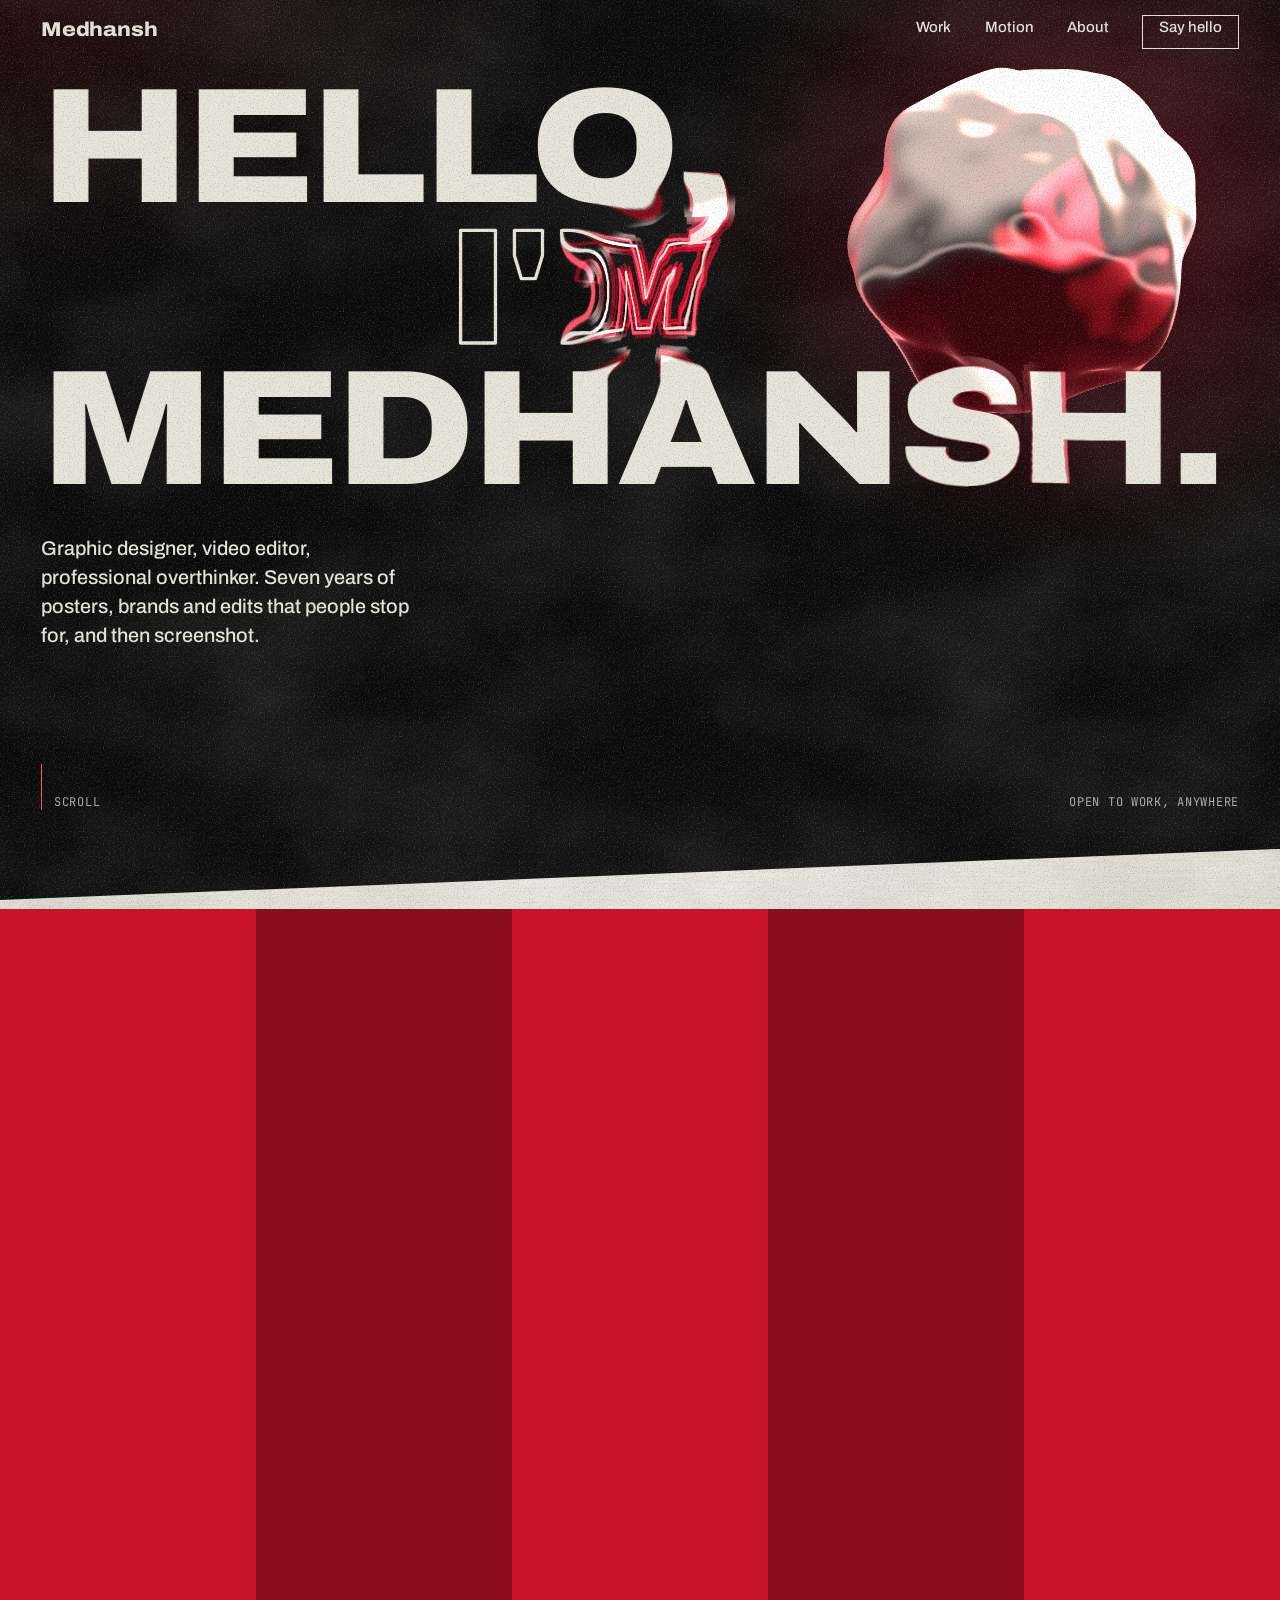
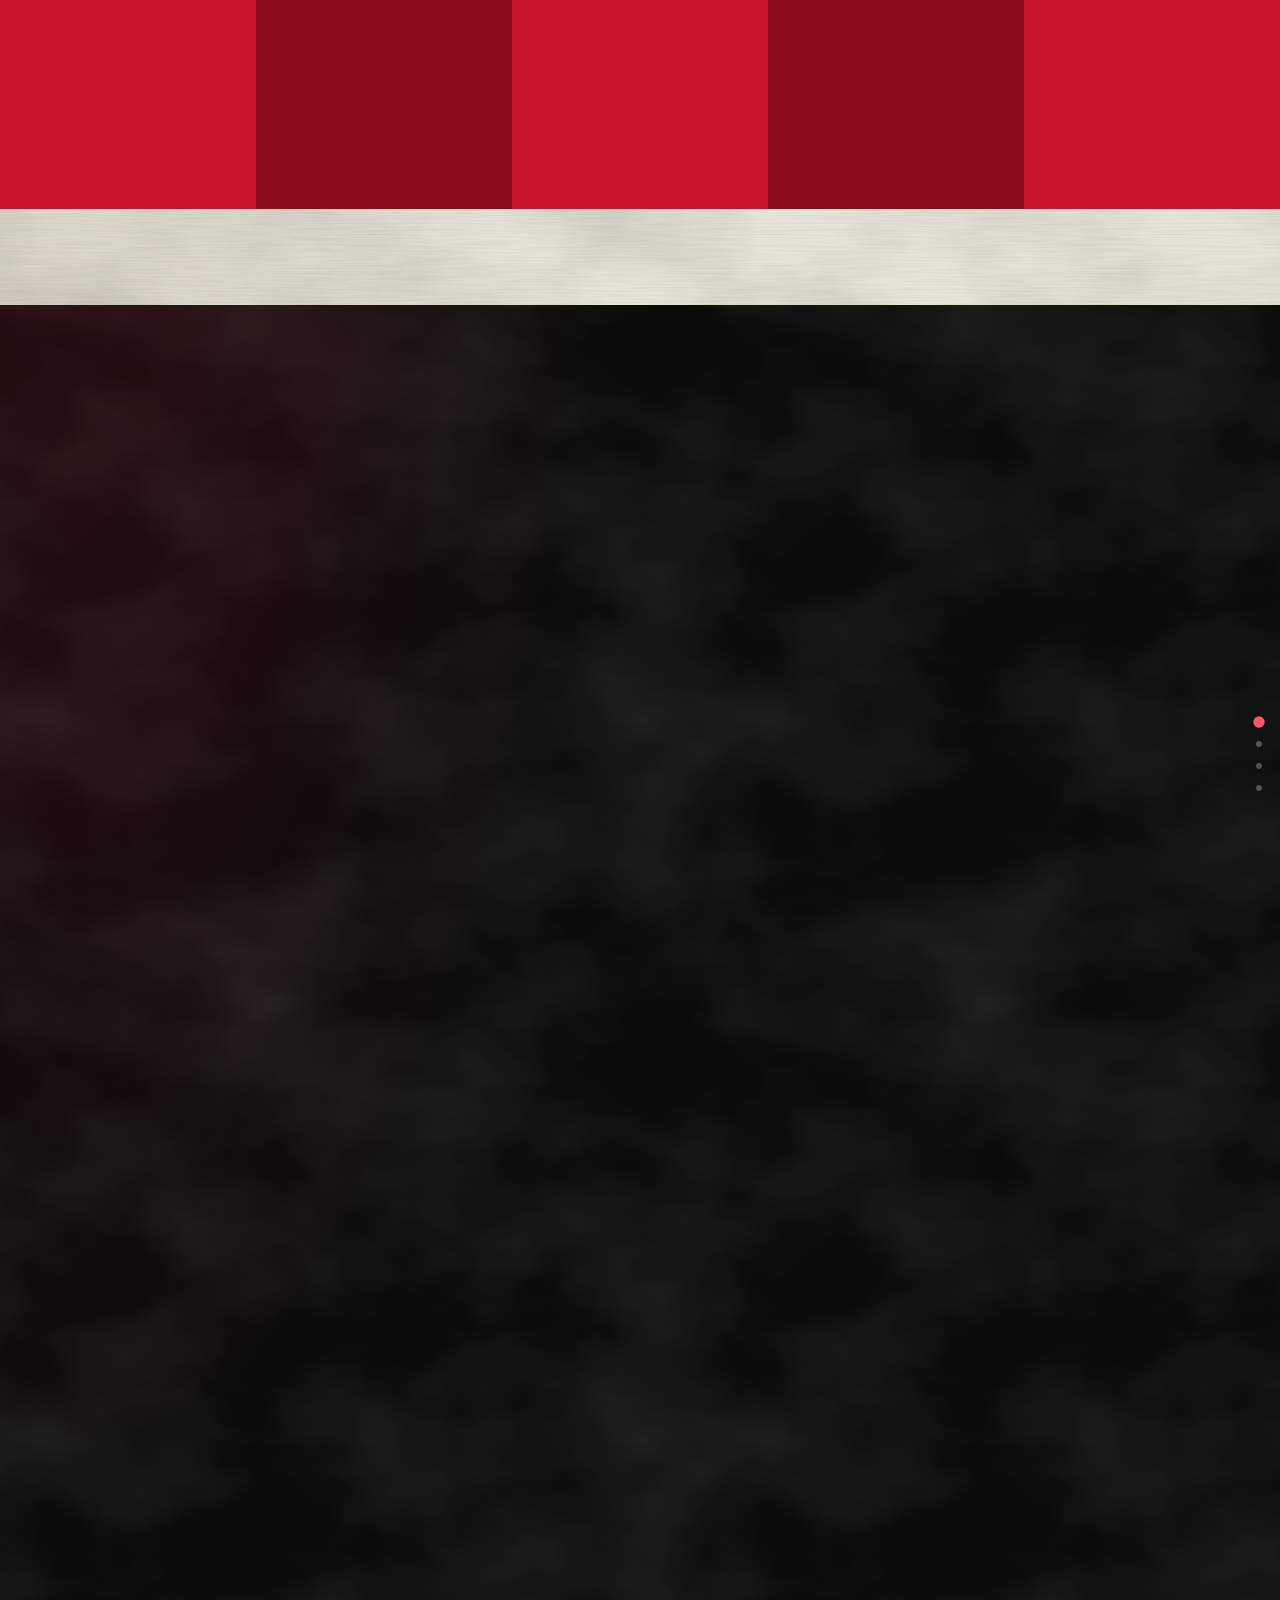
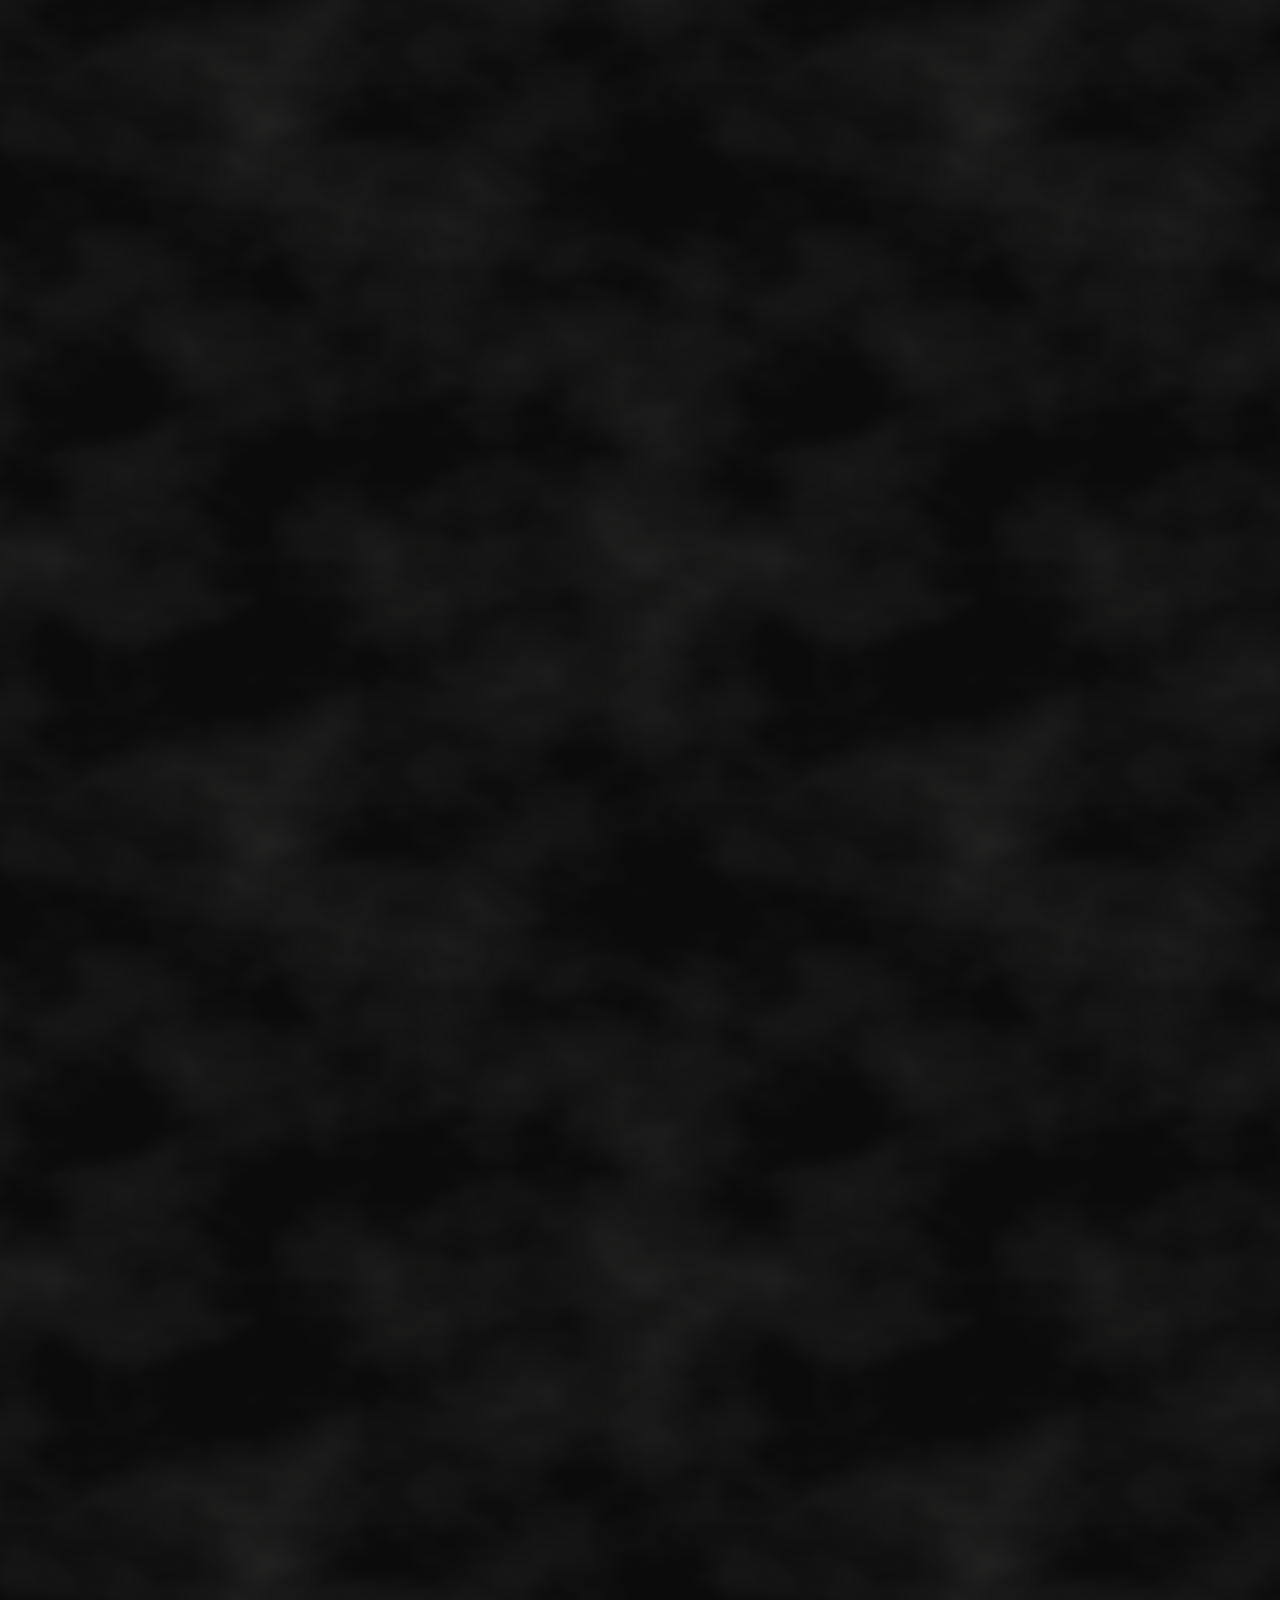
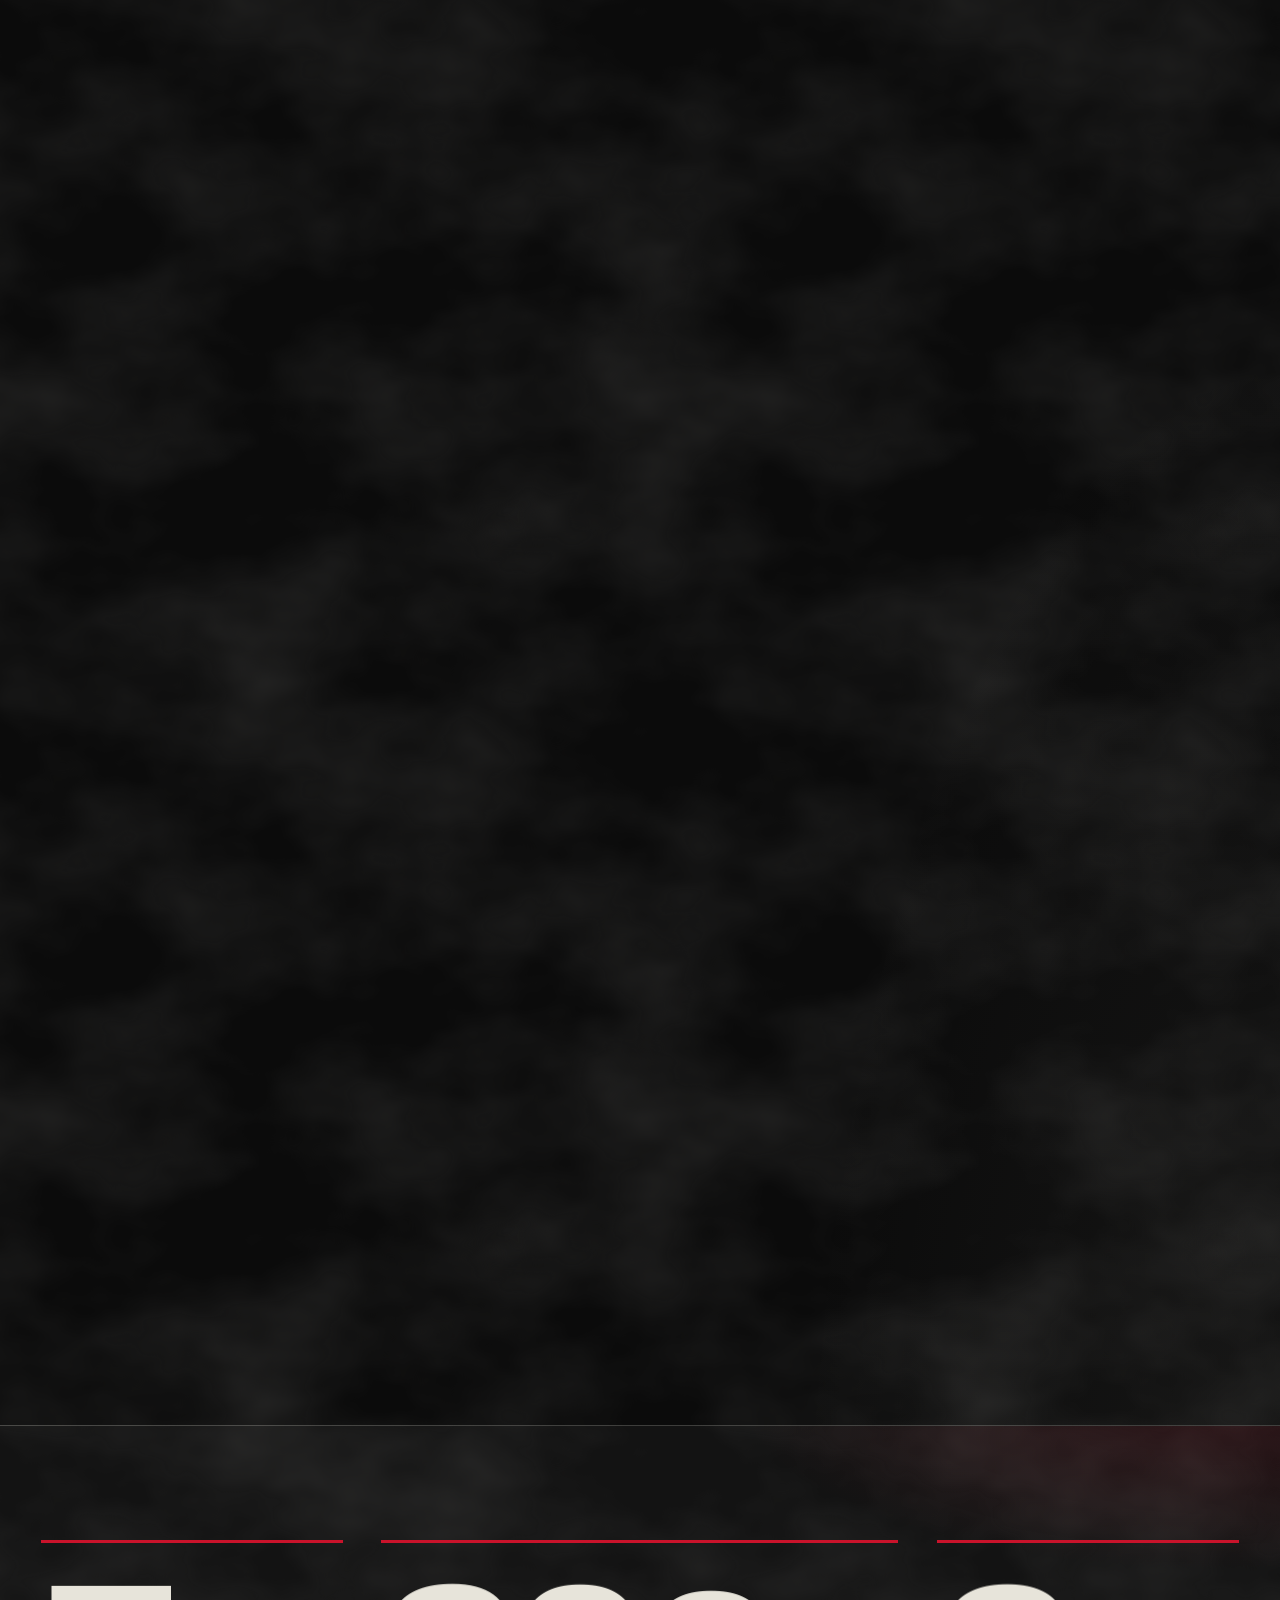
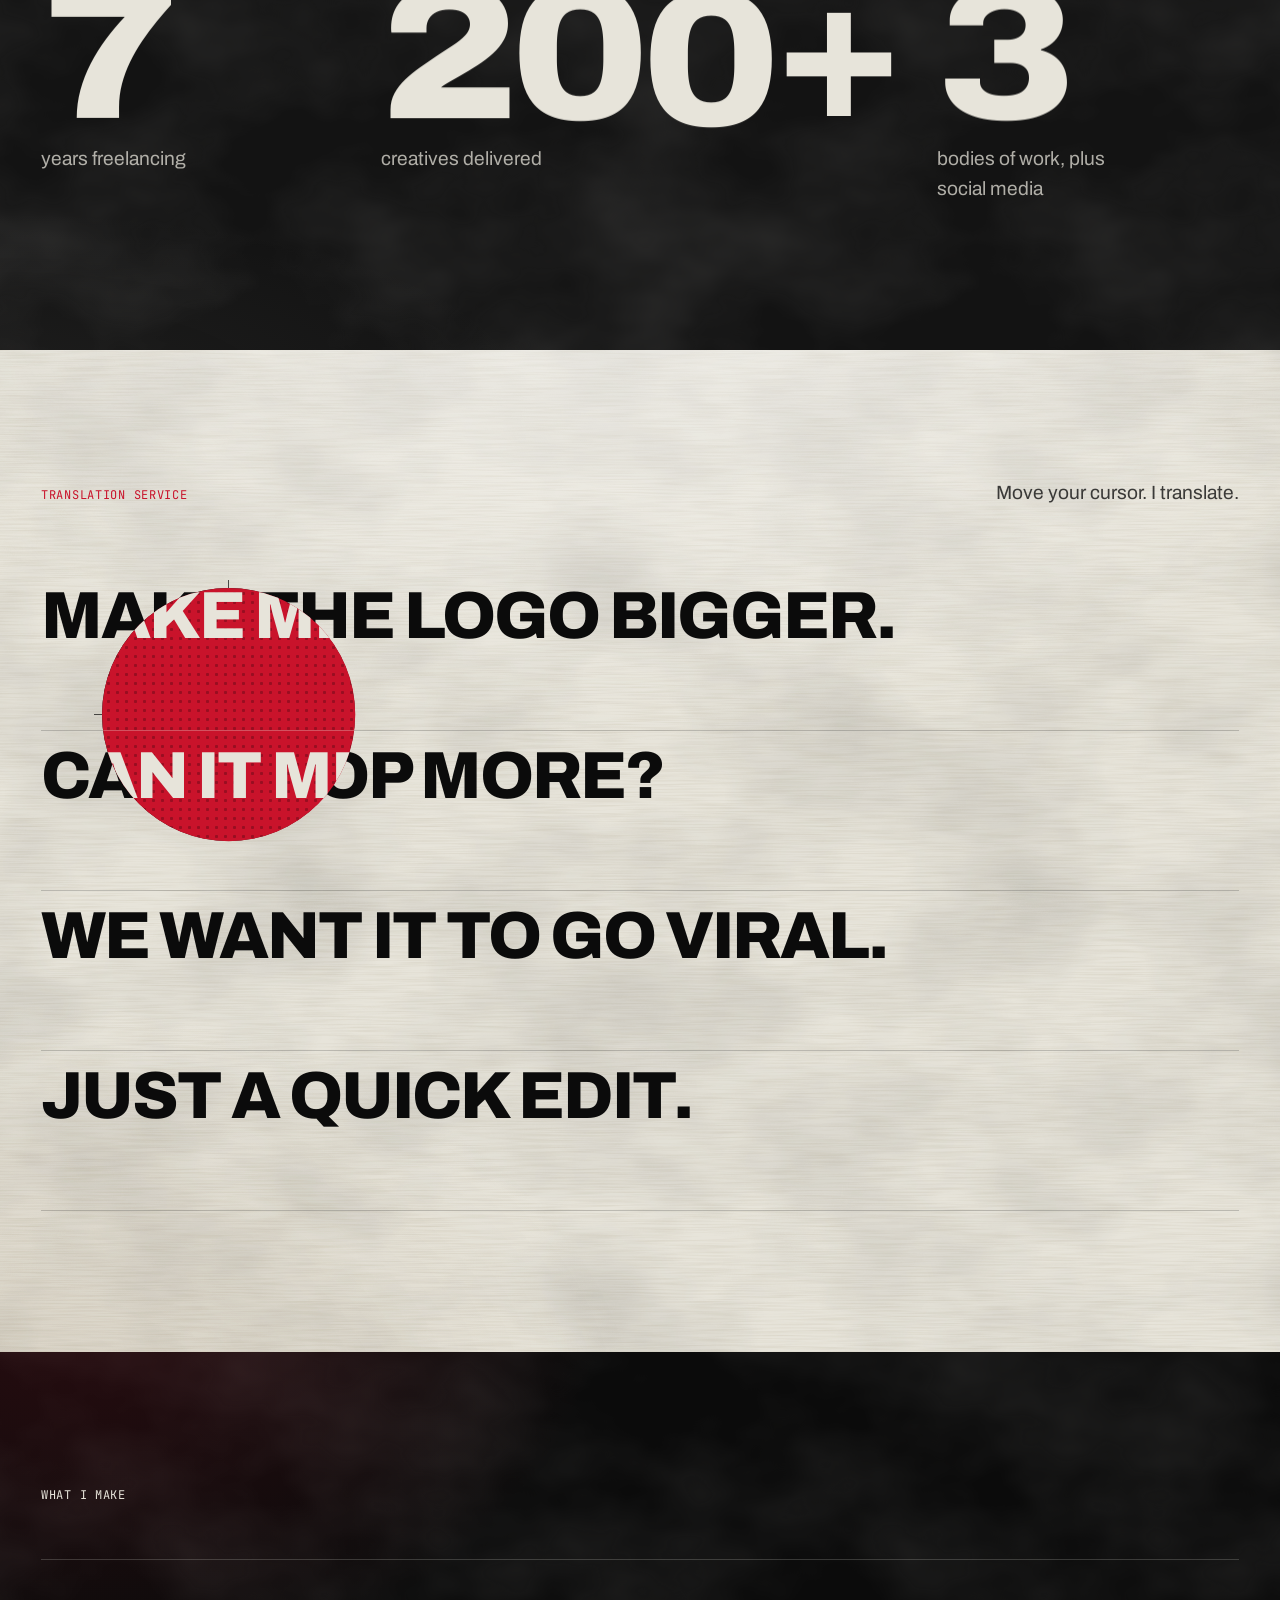
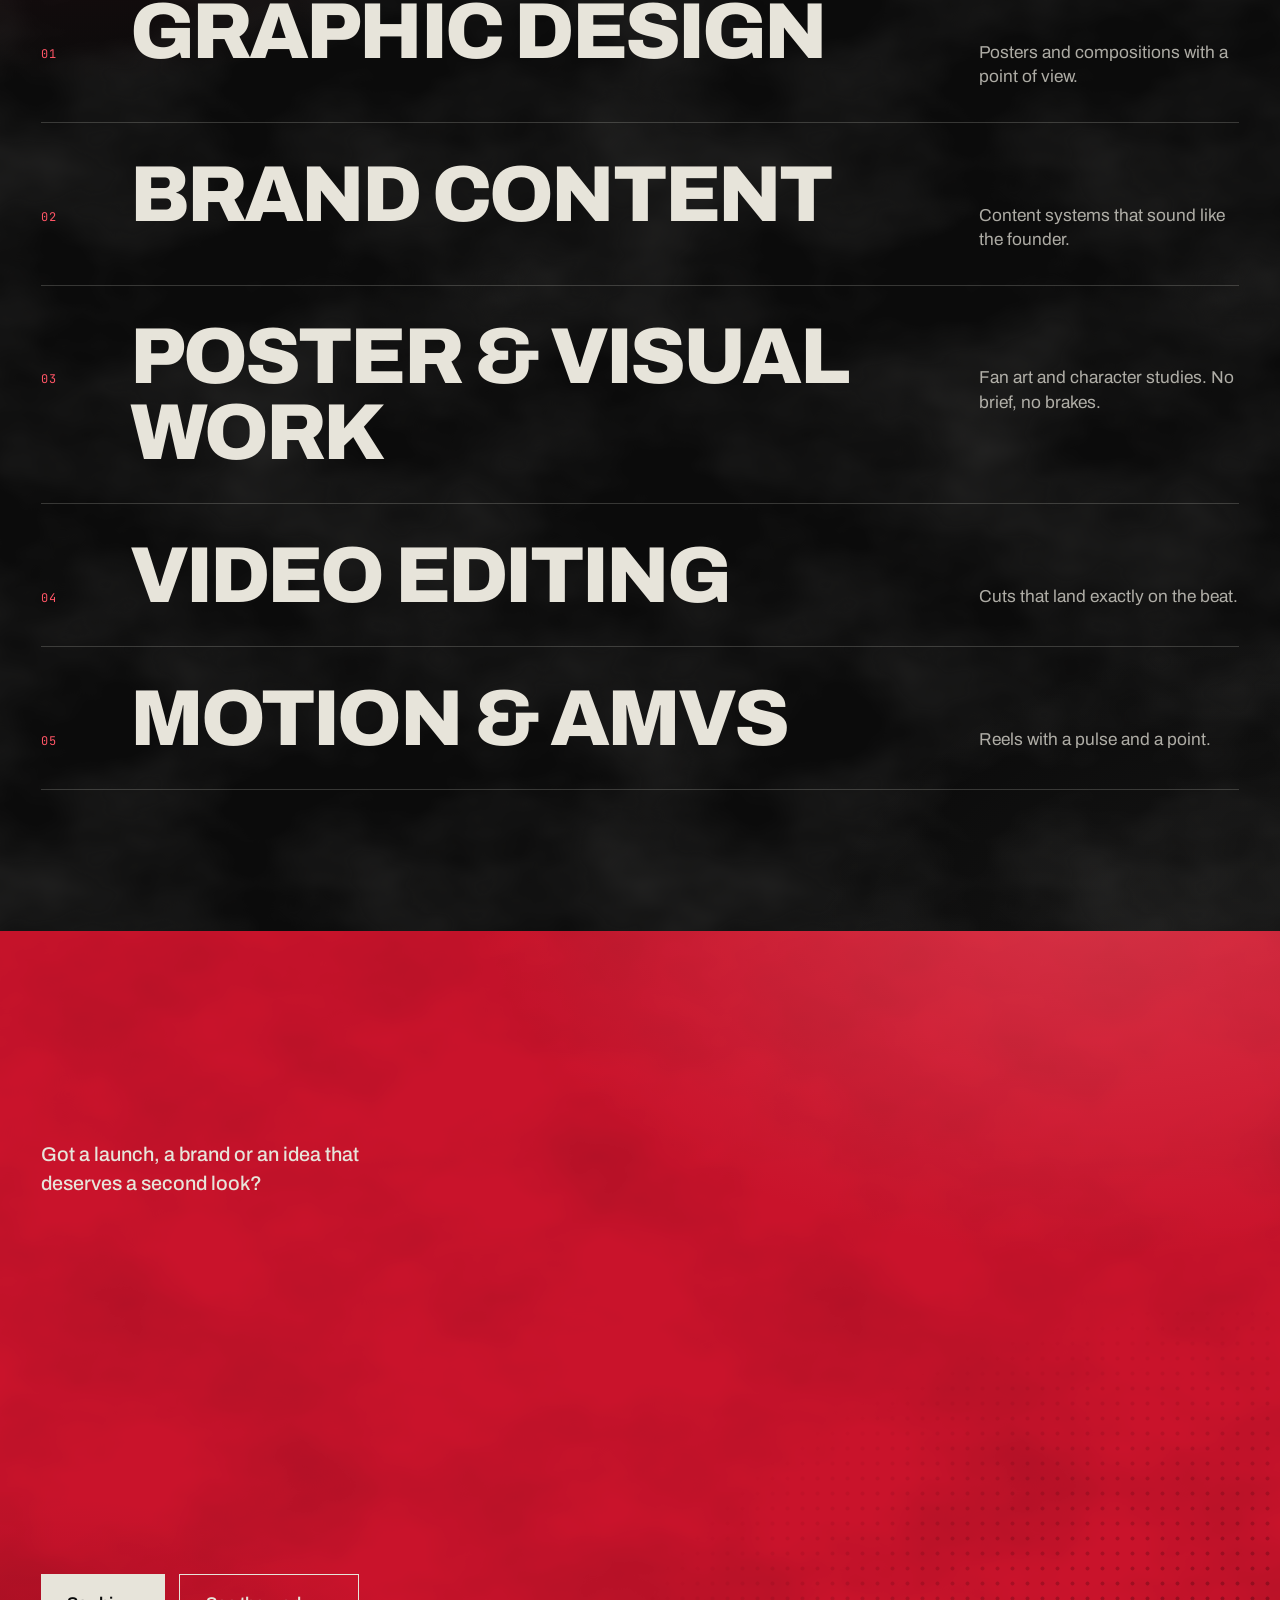
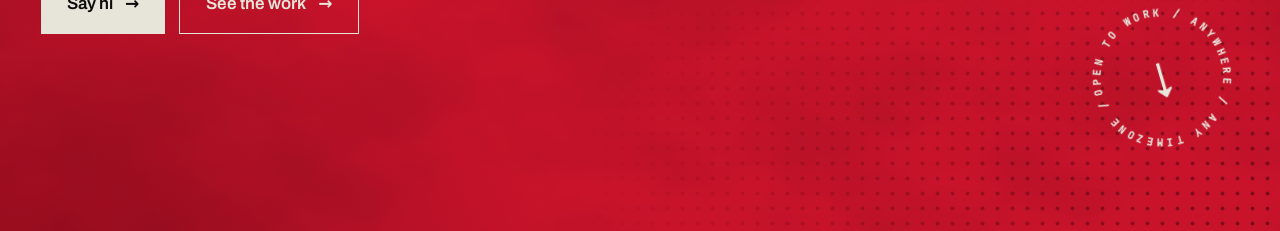
==== commit 5072beeb: "Add files via upload" ====
--- a/about.html
+++ b/about.html
@@ -95,7 +95,7 @@
 <section class="a-nums tx-ink2" aria-label="In numbers">
   <div class="num" data-to="7"><b class="num-v">7</b><span>years freelancing</span></div>
   <div class="num" data-to="200" data-plus="1"><b class="num-v">200+</b><span>creatives delivered</span></div>
-  <div class="num" data-to="3"><b class="num-v">3</b><span>episodes of work, a fourth loading</span></div>
+  <div class="num" data-to="3"><b class="num-v">3</b><span>bodies of work, plus social media</span></div>
 </section>
 
 <!-- LENS: what they say / what I hear -->
--- a/style.css
+++ b/style.css
@@ -59,19 +59,25 @@
 
 /* loader */
 .loader{display:none;position:fixed;inset:0;z-index:200;background:var(--ink);color:var(--paper);overflow:hidden}
-.loader::before{content:"";position:absolute;inset:0;background:radial-gradient(60% 55% at 50% 50%,rgba(201,19,43,.16),transparent 70%),var(--tx-cloud)}
+.loader::before{content:"";position:absolute;inset:0;background:radial-gradient(60% 55% at 50% 50%,rgba(201,19,43,.14),transparent 70%),var(--tx-cloud)}
 .loading .loader{display:block}
 html.loading{overflow:hidden}
-.ld-line{position:absolute;background:var(--paper);opacity:.5}
-.ld-h{left:0;right:0;top:50%;height:1px}.ld-v{top:0;bottom:0;left:50%;width:1px}
-.ld-dial{position:absolute;left:50%;top:50%;width:min(64vmin,540px);aspect-ratio:1;margin:calc(min(64vmin,540px)/-2) 0 0 calc(min(64vmin,540px)/-2);border:1px solid var(--paper);border-radius:50%;background:var(--ink);overflow:hidden}
-.ld-dial::before{content:"";position:absolute;inset:9%;border:1px solid var(--paper);border-radius:50%;opacity:.35}
-.ld-sweep{position:absolute;inset:0;border-radius:50%;background:conic-gradient(from 0deg,rgba(201,19,43,0) 0deg,rgba(201,19,43,0) 250deg,rgba(255,85,102,.42) 360deg);will-change:transform}
-.ld-num{position:absolute;inset:0;display:grid;place-items:center;font-size:min(46vmin,380px);font-weight:800;font-stretch:125%;line-height:1;letter-spacing:-.03em;font-variant-numeric:tabular-nums}
-.ld-count{position:absolute;left:var(--pad);bottom:var(--pad);font-size:13px}
-.ld-name{position:absolute;right:var(--pad);bottom:var(--pad);font-size:13px}
-.ld-red{position:absolute;left:50%;top:50%;width:40px;height:40px;margin:-20px 0 0 -20px;border-radius:50%;background:var(--red);transform:scale(0);will-change:transform}
-.ld-lift{position:absolute;inset:0;background:var(--red);transform:translateY(101%);will-change:transform}
+.ld-top{position:absolute;left:var(--pad);right:var(--pad);top:calc(var(--navH)/2 - 8px);display:flex;justify-content:space-between;font-size:12px;letter-spacing:.06em;text-transform:uppercase;z-index:3}
+.ld-frame{position:absolute;left:50%;top:50%;width:min(30vw,44vh,420px);aspect-ratio:3/4;transform:translate(-50%,-50%);z-index:2;pointer-events:none}
+.ld-frame::before{content:"";position:absolute;inset:-10px;border:1px solid rgba(231,228,218,.28)}
+.ld-bar{position:absolute;left:0;right:0;bottom:-10px;height:3px;background:var(--red);transform:scaleX(0);transform-origin:left;will-change:transform}
+.ld-imgs{position:absolute;inset:0;z-index:1;will-change:clip-path}
+.ld-imgs img{position:absolute;inset:0;width:100%;height:100%;object-fit:cover;opacity:0;will-change:transform,opacity}
+.ld-count{position:absolute;left:var(--pad);bottom:calc(var(--pad)*.6);z-index:3;font-size:clamp(84px,19vw,300px);font-weight:850;font-stretch:125%;line-height:.8;letter-spacing:-.04em;font-variant-numeric:tabular-nums}
+.ld-name{position:absolute;right:var(--pad);bottom:calc(var(--pad)*.9);z-index:3;font-size:clamp(30px,6vw,96px);font-weight:850;font-stretch:122%;line-height:.9;letter-spacing:-.03em;text-transform:uppercase;overflow:hidden;padding-top:.06em}
+.ld-name span{display:inline-block}
+.ld-hint{position:absolute;left:50%;bottom:calc(var(--pad)*.9);transform:translateX(-50%);z-index:3;font-size:11px;letter-spacing:.08em;text-transform:uppercase;opacity:.6;white-space:nowrap}
+@media (max-width:899px){
+  .ld-frame{width:min(62vw,50vh);top:46%}
+  .ld-count{font-size:clamp(72px,27vw,200px);bottom:calc(var(--pad) + 11vw)}
+  .ld-name{right:auto;left:var(--pad);bottom:var(--pad);font-size:clamp(22px,8vw,56px)}
+  .ld-hint{display:none}
+}
 
 /* nav */
 .nav{position:fixed;z-index:50;left:0;right:0;top:0;height:var(--navH);padding:0 var(--pad);display:flex;align-items:center;justify-content:space-between;color:#fff;mix-blend-mode:difference;pointer-events:none}
@@ -271,8 +277,8 @@
 .status{font-size:17px;color:var(--bmute);min-height:1.5em}
 
 /* ep overlay */
-.ep{position:fixed;inset:0;z-index:70;background-color:var(--ink);background-image:radial-gradient(55% 40% at 100% 0%,rgba(201,19,43,.16),transparent 70%),var(--tx-cloud);color:var(--paper);overflow-y:auto;overscroll-behavior:contain;display:none;visibility:hidden}
-.ep.on{display:block;visibility:visible}
+.ep,.vg{position:fixed;inset:0;z-index:70;background-color:var(--ink);background-image:radial-gradient(55% 40% at 100% 0%,rgba(201,19,43,.16),transparent 70%),var(--tx-cloud);color:var(--paper);overflow-y:auto;overscroll-behavior:contain;display:none;visibility:hidden}
+.ep.on,.vg.on{display:block;visibility:visible}
 .ep-top{position:sticky;top:0;z-index:3;display:flex;justify-content:space-between;align-items:center;padding:0 var(--pad);height:var(--navH);background:rgba(11,11,11,.9);backdrop-filter:blur(8px);-webkit-backdrop-filter:blur(8px);border-bottom:1px solid var(--bline)}
 .ep-top .x{font-weight:600;font-size:16px;display:inline-flex;gap:10px;align-items:center}
 .ep-top .nx{font-size:15px;font-weight:500;color:var(--bmute)}
@@ -289,6 +295,52 @@
 .gi.sk{min-height:160px;aspect-ratio:4/5;background:linear-gradient(100deg,#141414 30%,#262626 50%,#141414 70%) 0 0/300% 100%;animation:sh 1.4s linear infinite}
 @keyframes sh{to{background-position:-300% 0}}
 .gi.er{display:none}
+
+/* social gallery */
+.social{padding:clamp(90px,12vw,170px) 0 clamp(80px,10vw,150px)}
+.social .m-big,.social .m-sub{margin-left:var(--pad);margin-right:var(--pad)}
+.social .m-sub{margin-top:clamp(18px,2.4vw,34px)}
+.sg{margin-top:clamp(40px,6vw,90px);display:flex;flex-direction:column;gap:clamp(12px,1.4vw,22px);overflow:hidden;touch-action:pan-y;cursor:grab;-webkit-user-select:none;user-select:none}
+.sg.drag{cursor:grabbing}
+.sg-row{display:flex;gap:clamp(12px,1.4vw,22px);width:max-content;will-change:transform}
+.sg-t{position:relative;display:block;flex:0 0 auto;width:clamp(128px,15vw,230px);aspect-ratio:3/4;overflow:hidden;background:var(--ink2);box-shadow:0 0 0 1px rgba(231,228,218,.1);transition:opacity .4s,box-shadow .4s,scale .6s var(--ease);-webkit-user-drag:none}
+.sg-t img{position:absolute;inset:0;width:100%;height:100%;object-fit:cover;pointer-events:none;transition:transform .9s var(--ease)}
+.sg-t.er img{opacity:0}
+.sg-t b{position:absolute;left:10px;bottom:10px;z-index:1;font:500 11px/1 var(--mono);letter-spacing:.06em;text-transform:uppercase;padding:6px 8px;background:rgba(11,11,11,.8);color:var(--paper);opacity:0;transform:translateY(6px);transition:opacity .35s,transform .45s var(--ease)}
+@media (hover:hover){
+  .sg:hover .sg-t{opacity:.5}
+  .sg .sg-t:hover{opacity:1;scale:1.04;box-shadow:0 0 0 1px var(--red2),0 24px 50px -20px rgba(0,0,0,.8);z-index:2}
+  .sg .sg-t:hover img{transform:scale(1.06)}
+  .sg .sg-t:hover b{opacity:1;transform:none}
+}
+.sg-row:nth-child(3){display:none}
+@media (min-width:900px){.sg-row:nth-child(3){display:flex}}
+.sg-veil{position:fixed;inset:0;z-index:90;display:flex;flex-direction:column;align-items:center;justify-content:center;gap:22px;pointer-events:none;opacity:0;visibility:hidden;background:rgba(11,11,11,.38);-webkit-backdrop-filter:blur(26px);backdrop-filter:blur(26px);-webkit-mask-image:radial-gradient(ellipse 70% 70% at 50% 50%,#000 35%,transparent 100%);mask-image:radial-gradient(ellipse 70% 70% at 50% 50%,#000 35%,transparent 100%);transition:opacity .45s var(--ease),visibility 0s .45s}
+.sg-veil.on{opacity:1;visibility:visible;transition:opacity .35s var(--ease)}
+.sg-card{width:min(58vw,340px);aspect-ratio:3/4;overflow:hidden;-webkit-mask-image:radial-gradient(closest-side,#000 58%,transparent 100%);mask-image:radial-gradient(closest-side,#000 58%,transparent 100%)}
+.sg-card img{width:100%;height:100%;object-fit:cover;transform:scale(1.25)}
+.sg-say{margin:0;font-size:12px;letter-spacing:.08em;text-transform:uppercase;color:var(--paper)}
+.sg-say::before{content:"";display:inline-block;width:8px;height:8px;border-radius:50%;background:var(--red2);margin-right:10px;animation:pu 1s ease-in-out infinite}
+@keyframes pu{50%{opacity:.25}}
+
+/* all motion overlay */
+.vg-tabs{display:flex;flex-wrap:wrap;gap:10px;padding:0 var(--pad)}
+.vg-tabs button{font:500 13px/1 var(--mono);letter-spacing:.06em;text-transform:uppercase;padding:11px 16px;border:1px solid rgba(231,228,218,.28);color:var(--paper);transition:background .3s,border-color .3s,color .3s}
+.vg-tabs button:hover{border-color:var(--red2)}
+.vg-tabs button[aria-selected="true"]{background:var(--paper);color:var(--ink);border-color:var(--paper)}
+.vg-grid{display:grid;grid-template-columns:repeat(auto-fill,minmax(min(100%,300px),1fr));gap:clamp(14px,1.8vw,28px);padding:clamp(22px,3vw,40px) var(--pad) clamp(70px,9vw,130px)}
+.vg-c{display:block;text-align:left;color:inherit;opacity:0;transform:translateY(26px);transition:opacity .7s var(--ease),transform .8s var(--ease)}
+.vg-c.in{opacity:1;transform:none}
+.vg-c .th{position:relative;display:block;aspect-ratio:16/9;overflow:hidden;background:var(--ink2);box-shadow:0 0 0 1px rgba(231,228,218,.1);transition:box-shadow .5s}
+.vg-c .th img{position:absolute;inset:0;width:100%;height:100%;object-fit:cover;transition:transform .9s var(--ease)}
+.vg-c .th::after{content:"";position:absolute;left:50%;top:50%;width:0;height:0;margin:-14px 0 0 -9px;border-left:24px solid var(--paper);border-top:14px solid transparent;border-bottom:14px solid transparent;opacity:0;transform:scale(.7);transition:opacity .35s,transform .5s var(--ease);filter:drop-shadow(0 4px 14px rgba(0,0,0,.6))}
+.vg-c:hover .th,.vg-c:focus-visible .th{box-shadow:0 0 0 1px var(--red2)}
+.vg-c:hover .th img{transform:scale(1.05)}
+.vg-c:hover .th::after,.vg-c:focus-visible .th::after{opacity:1;transform:none}
+.vg-c .cap{display:flex;justify-content:space-between;gap:12px;padding:12px 2px 0;font-size:17px;font-weight:600}
+.vg-c .cap span{font-family:var(--mono);font-weight:400;font-size:12px;letter-spacing:.04em;text-transform:uppercase;color:var(--bmute);padding-top:3px;white-space:nowrap}
+.vg-c.er .th img{opacity:0}
+@media (max-width:699px){.vg-grid{grid-template-columns:repeat(2,minmax(0,1fr));gap:14px 10px}.vg-c .cap{font-size:14px;padding-top:8px}.vg-c .cap span{display:none}.vg-tabs button{padding:10px 12px;font-size:12px}}
 
 /* lightbox */
 .lb{position:fixed;inset:0;z-index:80;background:rgba(10,10,10,.94);display:none;align-items:center;justify-content:center;padding:clamp(54px,6vw,76px) clamp(12px,4vw,60px) clamp(46px,5vw,60px);color:var(--paper)}
